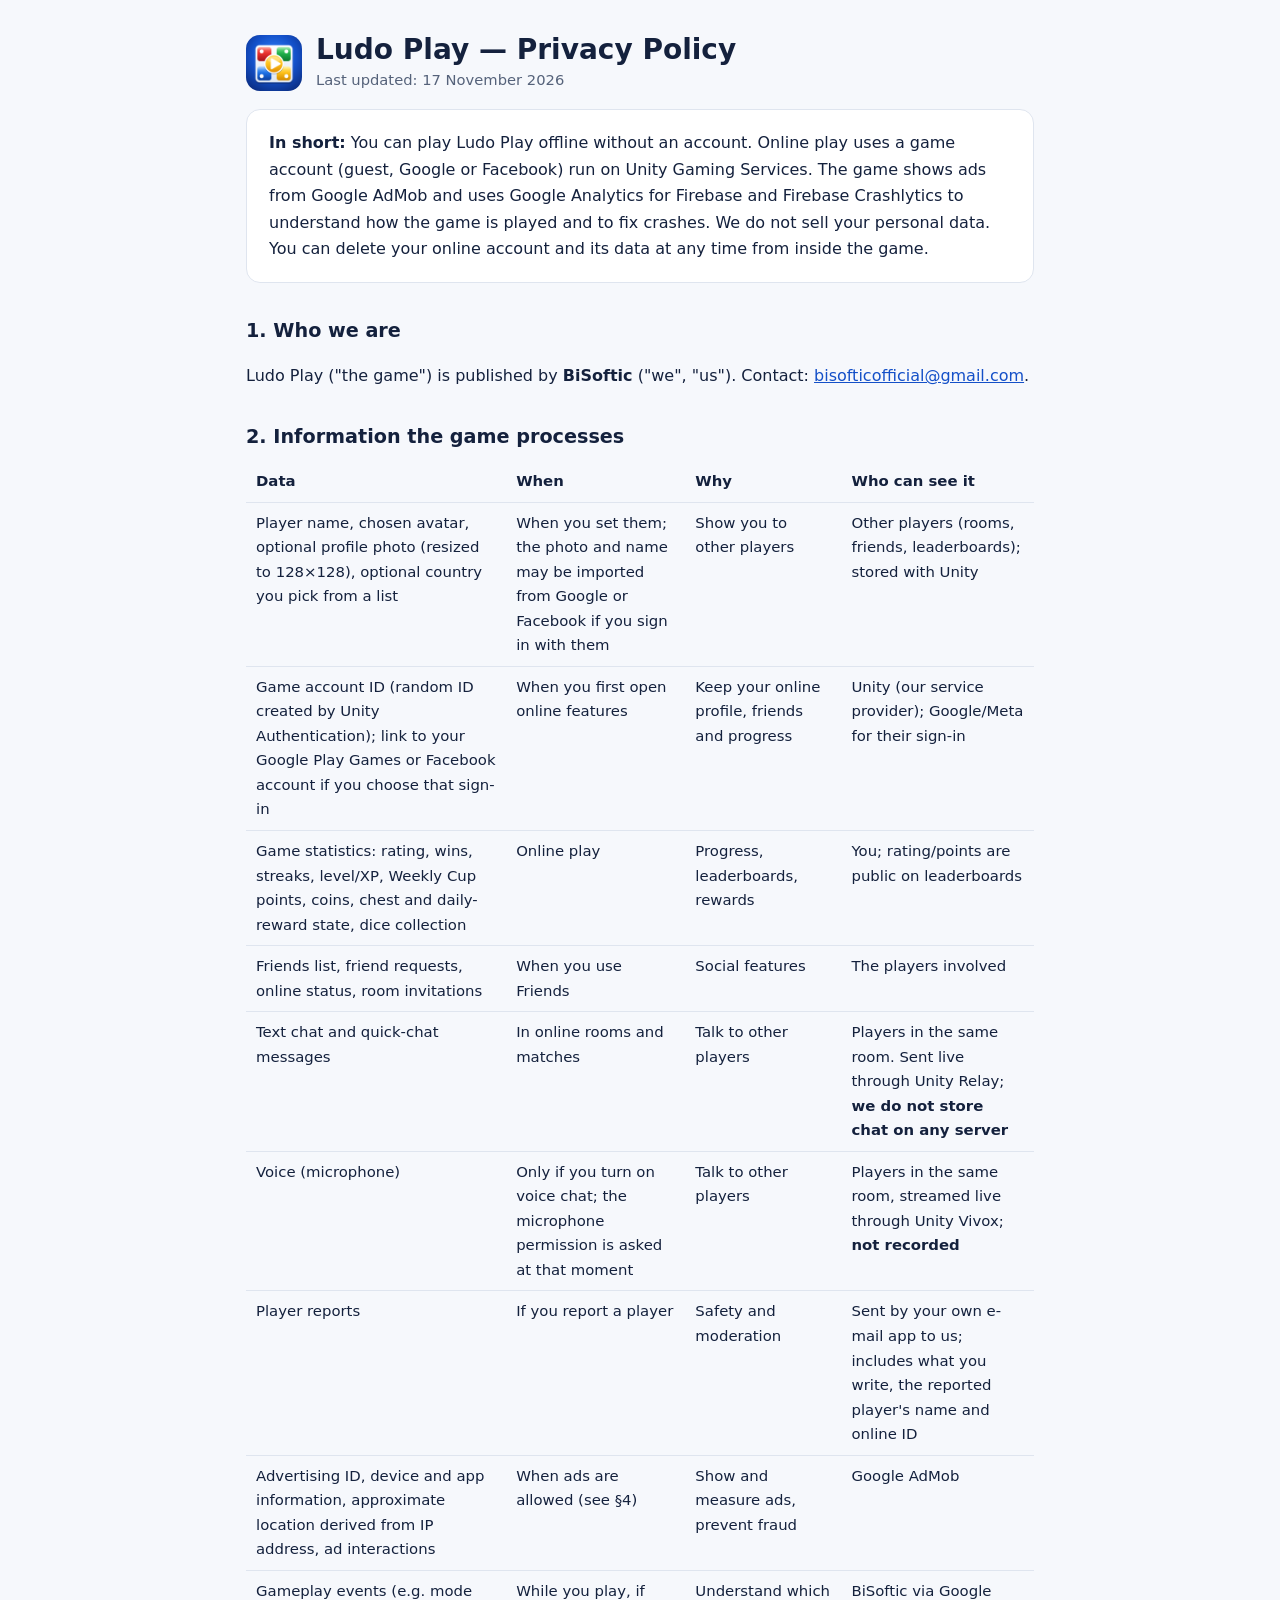
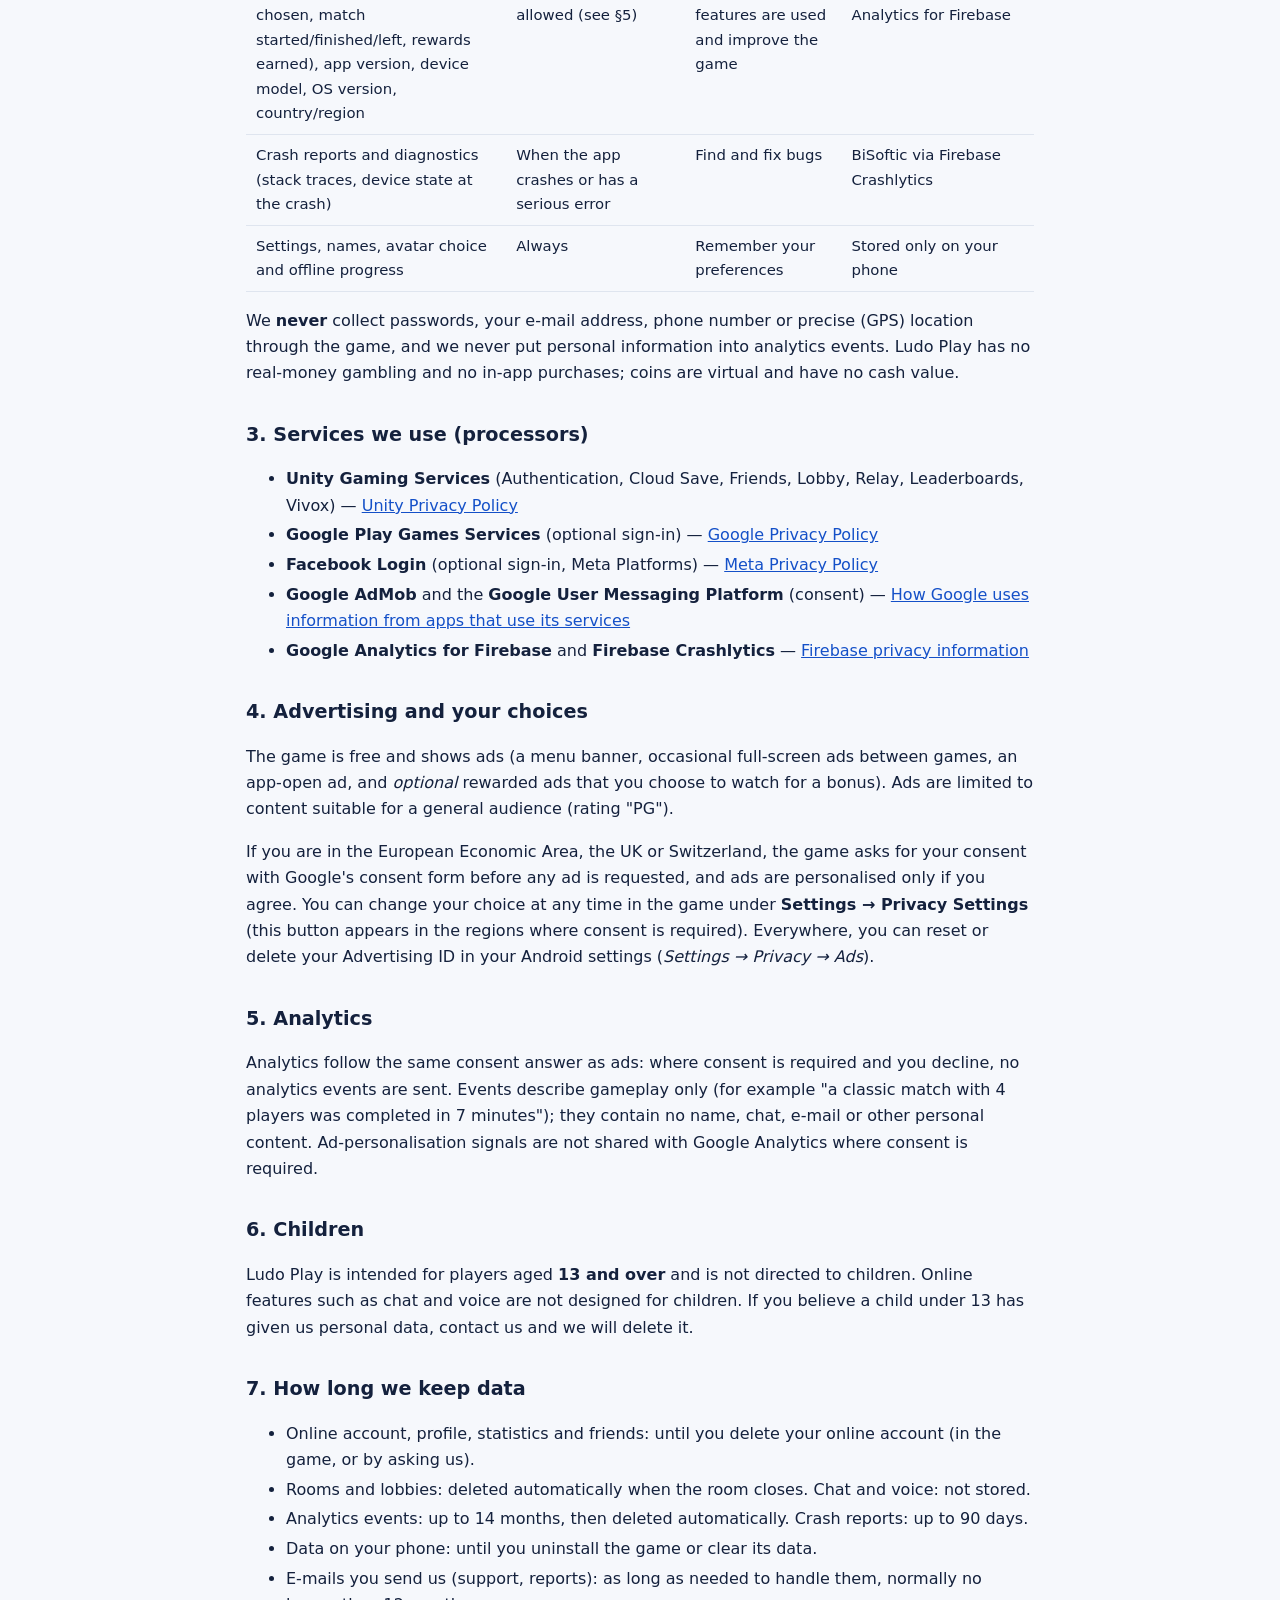
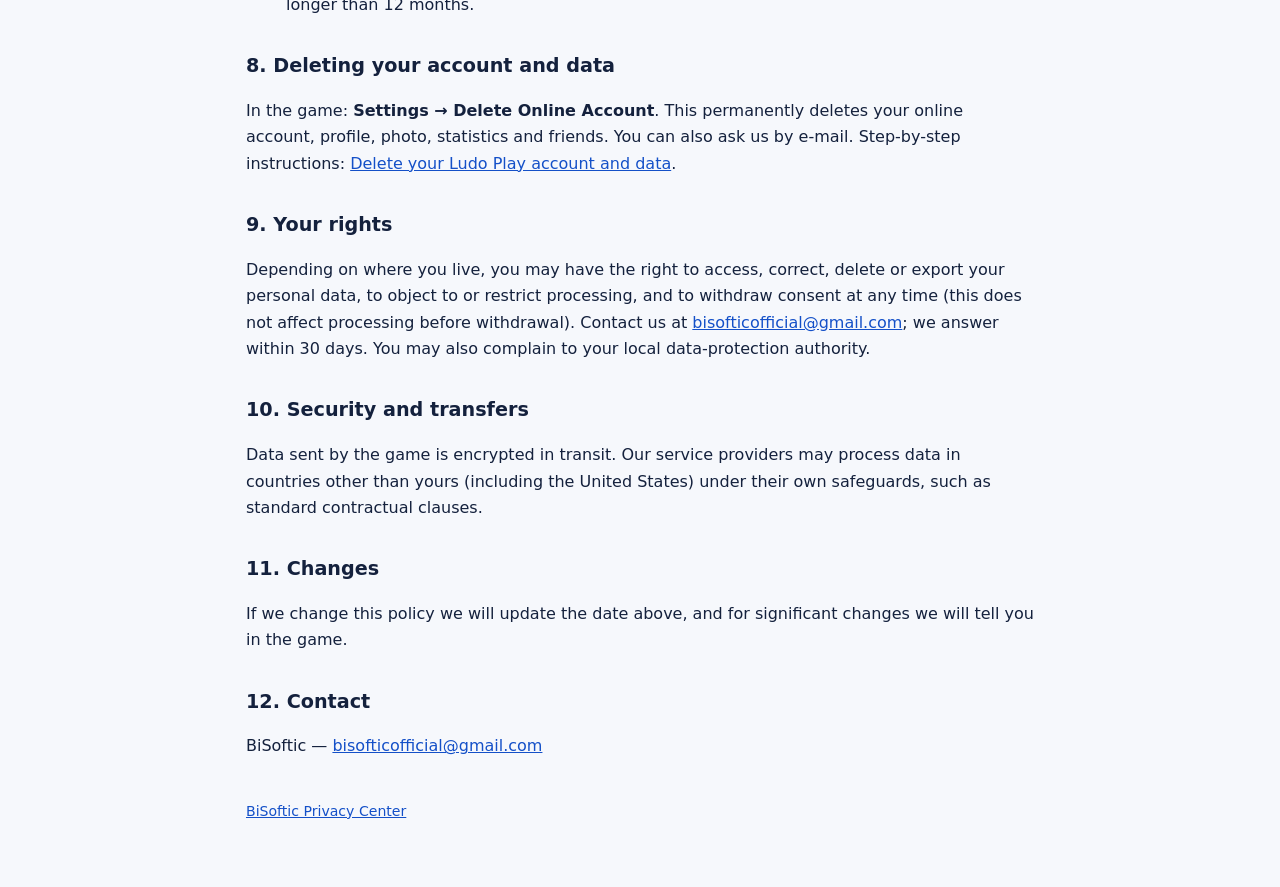
==== ludoplay/privacy.html @ 0e9b2f4c "Add BiSoftic Privacy Center with Ludo Play privacy policy and account-deletion page Co-Authored-By: " ====
<!doctype html><html lang="en"><head><meta charset="utf-8"><meta name="viewport" content="width=device-width,initial-scale=1">
<title>Ludo Play Privacy Policy</title><meta name="description" content="Privacy policy for the Ludo Play Android game by BiSoftic.">
<link rel="stylesheet" href="../assets/style.css"></head><body><main>
<header class="brand"><img src="icon.png" alt="Ludo Play icon"><div><h1>Ludo Play — Privacy Policy</h1><span class="muted">Last updated: 17 November 2026</span></div></header>

<div class="card"><strong>In short:</strong> You can play Ludo Play offline without an account. Online play uses a game account (guest, Google or Facebook) run on Unity Gaming Services. The game shows ads from Google AdMob and uses Google Analytics for Firebase and Firebase Crashlytics to understand how the game is played and to fix crashes. We do not sell your personal data. You can delete your online account and its data at any time from inside the game.</div>

<h2>1. Who we are</h2>
<p>Ludo Play ("the game") is published by <strong>BiSoftic</strong> ("we", "us"). Contact: <a href="mailto:bisofticofficial@gmail.com">bisofticofficial@gmail.com</a>.</p>

<h2>2. Information the game processes</h2>
<table><thead><tr><th>Data</th><th>When</th><th>Why</th><th>Who can see it</th></tr></thead><tbody>
<tr><td>Player name, chosen avatar, optional profile photo (resized to 128×128), optional country you pick from a list</td><td>When you set them; the photo and name may be imported from Google or Facebook if you sign in with them</td><td>Show you to other players</td><td>Other players (rooms, friends, leaderboards); stored with Unity</td></tr>
<tr><td>Game account ID (random ID created by Unity Authentication); link to your Google Play Games or Facebook account if you choose that sign-in</td><td>When you first open online features</td><td>Keep your online profile, friends and progress</td><td>Unity (our service provider); Google/Meta for their sign-in</td></tr>
<tr><td>Game statistics: rating, wins, streaks, level/XP, Weekly Cup points, coins, chest and daily-reward state, dice collection</td><td>Online play</td><td>Progress, leaderboards, rewards</td><td>You; rating/points are public on leaderboards</td></tr>
<tr><td>Friends list, friend requests, online status, room invitations</td><td>When you use Friends</td><td>Social features</td><td>The players involved</td></tr>
<tr><td>Text chat and quick-chat messages</td><td>In online rooms and matches</td><td>Talk to other players</td><td>Players in the same room. Sent live through Unity Relay; <strong>we do not store chat on any server</strong></td></tr>
<tr><td>Voice (microphone)</td><td>Only if you turn on voice chat; the microphone permission is asked at that moment</td><td>Talk to other players</td><td>Players in the same room, streamed live through Unity Vivox; <strong>not recorded</strong></td></tr>
<tr><td>Player reports</td><td>If you report a player</td><td>Safety and moderation</td><td>Sent by your own e-mail app to us; includes what you write, the reported player's name and online ID</td></tr>
<tr><td>Advertising ID, device and app information, approximate location derived from IP address, ad interactions</td><td>When ads are allowed (see §4)</td><td>Show and measure ads, prevent fraud</td><td>Google AdMob</td></tr>
<tr><td>Gameplay events (e.g. mode chosen, match started/finished/left, rewards earned), app version, device model, OS version, country/region</td><td>While you play, if allowed (see §5)</td><td>Understand which features are used and improve the game</td><td>BiSoftic via Google Analytics for Firebase</td></tr>
<tr><td>Crash reports and diagnostics (stack traces, device state at the crash)</td><td>When the app crashes or has a serious error</td><td>Find and fix bugs</td><td>BiSoftic via Firebase Crashlytics</td></tr>
<tr><td>Settings, names, avatar choice and offline progress</td><td>Always</td><td>Remember your preferences</td><td>Stored only on your phone</td></tr>
</tbody></table>
<p>We <strong>never</strong> collect passwords, your e-mail address, phone number or precise (GPS) location through the game, and we never put personal information into analytics events. Ludo Play has no real-money gambling and no in-app purchases; coins are virtual and have no cash value.</p>

<h2>3. Services we use (processors)</h2>
<ul>
<li><strong>Unity Gaming Services</strong> (Authentication, Cloud Save, Friends, Lobby, Relay, Leaderboards, Vivox) — <a href="https://unity.com/legal/privacy-policy">Unity Privacy Policy</a></li>
<li><strong>Google Play Games Services</strong> (optional sign-in) — <a href="https://policies.google.com/privacy">Google Privacy Policy</a></li>
<li><strong>Facebook Login</strong> (optional sign-in, Meta Platforms) — <a href="https://www.facebook.com/privacy/policy/">Meta Privacy Policy</a></li>
<li><strong>Google AdMob</strong> and the <strong>Google User Messaging Platform</strong> (consent) — <a href="https://policies.google.com/technologies/partner-sites">How Google uses information from apps that use its services</a></li>
<li><strong>Google Analytics for Firebase</strong> and <strong>Firebase Crashlytics</strong> — <a href="https://firebase.google.com/support/privacy">Firebase privacy information</a></li>
</ul>

<h2>4. Advertising and your choices</h2>
<p>The game is free and shows ads (a menu banner, occasional full-screen ads between games, an app-open ad, and <em>optional</em> rewarded ads that you choose to watch for a bonus). Ads are limited to content suitable for a general audience (rating "PG").</p>
<p>If you are in the European Economic Area, the UK or Switzerland, the game asks for your consent with Google's consent form before any ad is requested, and ads are personalised only if you agree. You can change your choice at any time in the game under <strong>Settings → Privacy Settings</strong> (this button appears in the regions where consent is required). Everywhere, you can reset or delete your Advertising ID in your Android settings (<em>Settings → Privacy → Ads</em>).</p>

<h2>5. Analytics</h2>
<p>Analytics follow the same consent answer as ads: where consent is required and you decline, no analytics events are sent. Events describe gameplay only (for example "a classic match with 4 players was completed in 7 minutes"); they contain no name, chat, e-mail or other personal content. Ad-personalisation signals are not shared with Google Analytics where consent is required.</p>

<h2>6. Children</h2>
<p>Ludo Play is intended for players aged <strong>13 and over</strong> and is not directed to children. Online features such as chat and voice are not designed for children. If you believe a child under 13 has given us personal data, contact us and we will delete it.</p>

<h2>7. How long we keep data</h2>
<ul>
<li>Online account, profile, statistics and friends: until you delete your online account (in the game, or by asking us).</li>
<li>Rooms and lobbies: deleted automatically when the room closes. Chat and voice: not stored.</li>
<li>Analytics events: up to 14 months, then deleted automatically. Crash reports: up to 90 days.</li>
<li>Data on your phone: until you uninstall the game or clear its data.</li>
<li>E-mails you send us (support, reports): as long as needed to handle them, normally no longer than 12 months.</li>
</ul>

<h2>8. Deleting your account and data</h2>
<p>In the game: <strong>Settings → Delete Online Account</strong>. This permanently deletes your online account, profile, photo, statistics and friends. You can also ask us by e-mail. Step-by-step instructions: <a href="delete-account.html">Delete your Ludo Play account and data</a>.</p>

<h2>9. Your rights</h2>
<p>Depending on where you live, you may have the right to access, correct, delete or export your personal data, to object to or restrict processing, and to withdraw consent at any time (this does not affect processing before withdrawal). Contact us at <a href="mailto:bisofticofficial@gmail.com">bisofticofficial@gmail.com</a>; we answer within 30 days. You may also complain to your local data-protection authority.</p>

<h2>10. Security and transfers</h2>
<p>Data sent by the game is encrypted in transit. Our service providers may process data in countries other than yours (including the United States) under their own safeguards, such as standard contractual clauses.</p>

<h2>11. Changes</h2>
<p>If we change this policy we will update the date above, and for significant changes we will tell you in the game.</p>

<h2>12. Contact</h2>
<p>BiSoftic — <a href="mailto:bisofticofficial@gmail.com">bisofticofficial@gmail.com</a></p>
<footer><a href="../index.html">BiSoftic Privacy Center</a></footer>
</main></body></html>
---- assets/style.css ----
:root{--bg:#f6f8fc;--card:#fff;--text:#14213d;--muted:#55627a;--accent:#1450c8;--line:#dfe5ef}
@media (prefers-color-scheme:dark){:root{--bg:#0d1424;--card:#151e33;--text:#e8edf7;--muted:#a3afc6;--accent:#7fb0ff;--line:#26324d}}
*{box-sizing:border-box}body{margin:0;background:var(--bg);color:var(--text);font:16px/1.65 system-ui,-apple-system,"Segoe UI",Roboto,sans-serif}
main{max-width:820px;margin:0 auto;padding:32px 16px 64px}header.brand{display:flex;align-items:center;gap:14px;margin-bottom:8px}
header.brand img{width:56px;height:56px;border-radius:14px}h1{font-size:1.75rem;line-height:1.25;margin:0}h2{font-size:1.2rem;margin:2rem 0 .5rem}
h3{font-size:1rem;margin:1.25rem 0 .25rem}p,li{color:var(--text)}.muted{color:var(--muted);font-size:.92rem}a{color:var(--accent)}
.card{background:var(--card);border:1px solid var(--line);border-radius:14px;padding:20px 22px;margin:16px 0}
table{width:100%;border-collapse:collapse;font-size:.93rem;display:block;overflow-x:auto}th,td{text-align:left;vertical-align:top;padding:8px 10px;border-bottom:1px solid var(--line)}
th{font-weight:600}footer{margin-top:40px;color:var(--muted);font-size:.88rem}ol li,ul li{margin:.2rem 0}
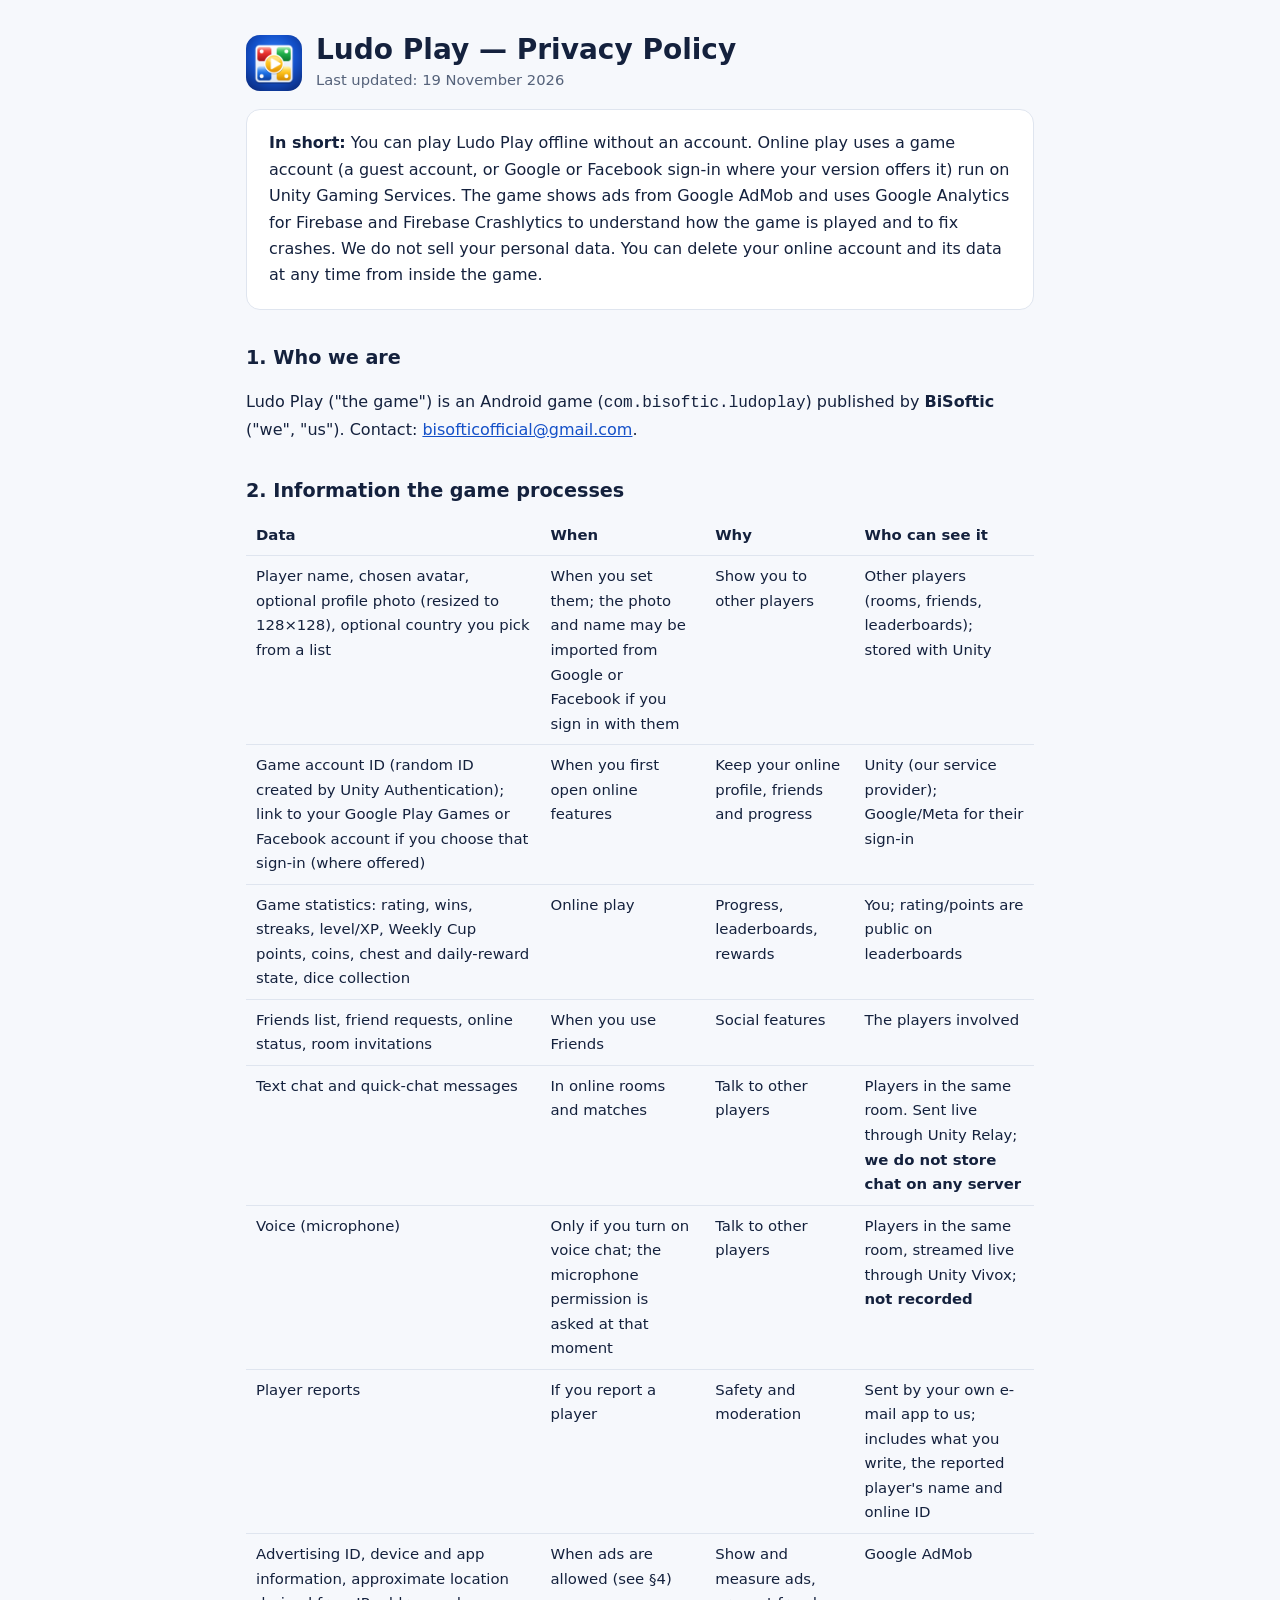
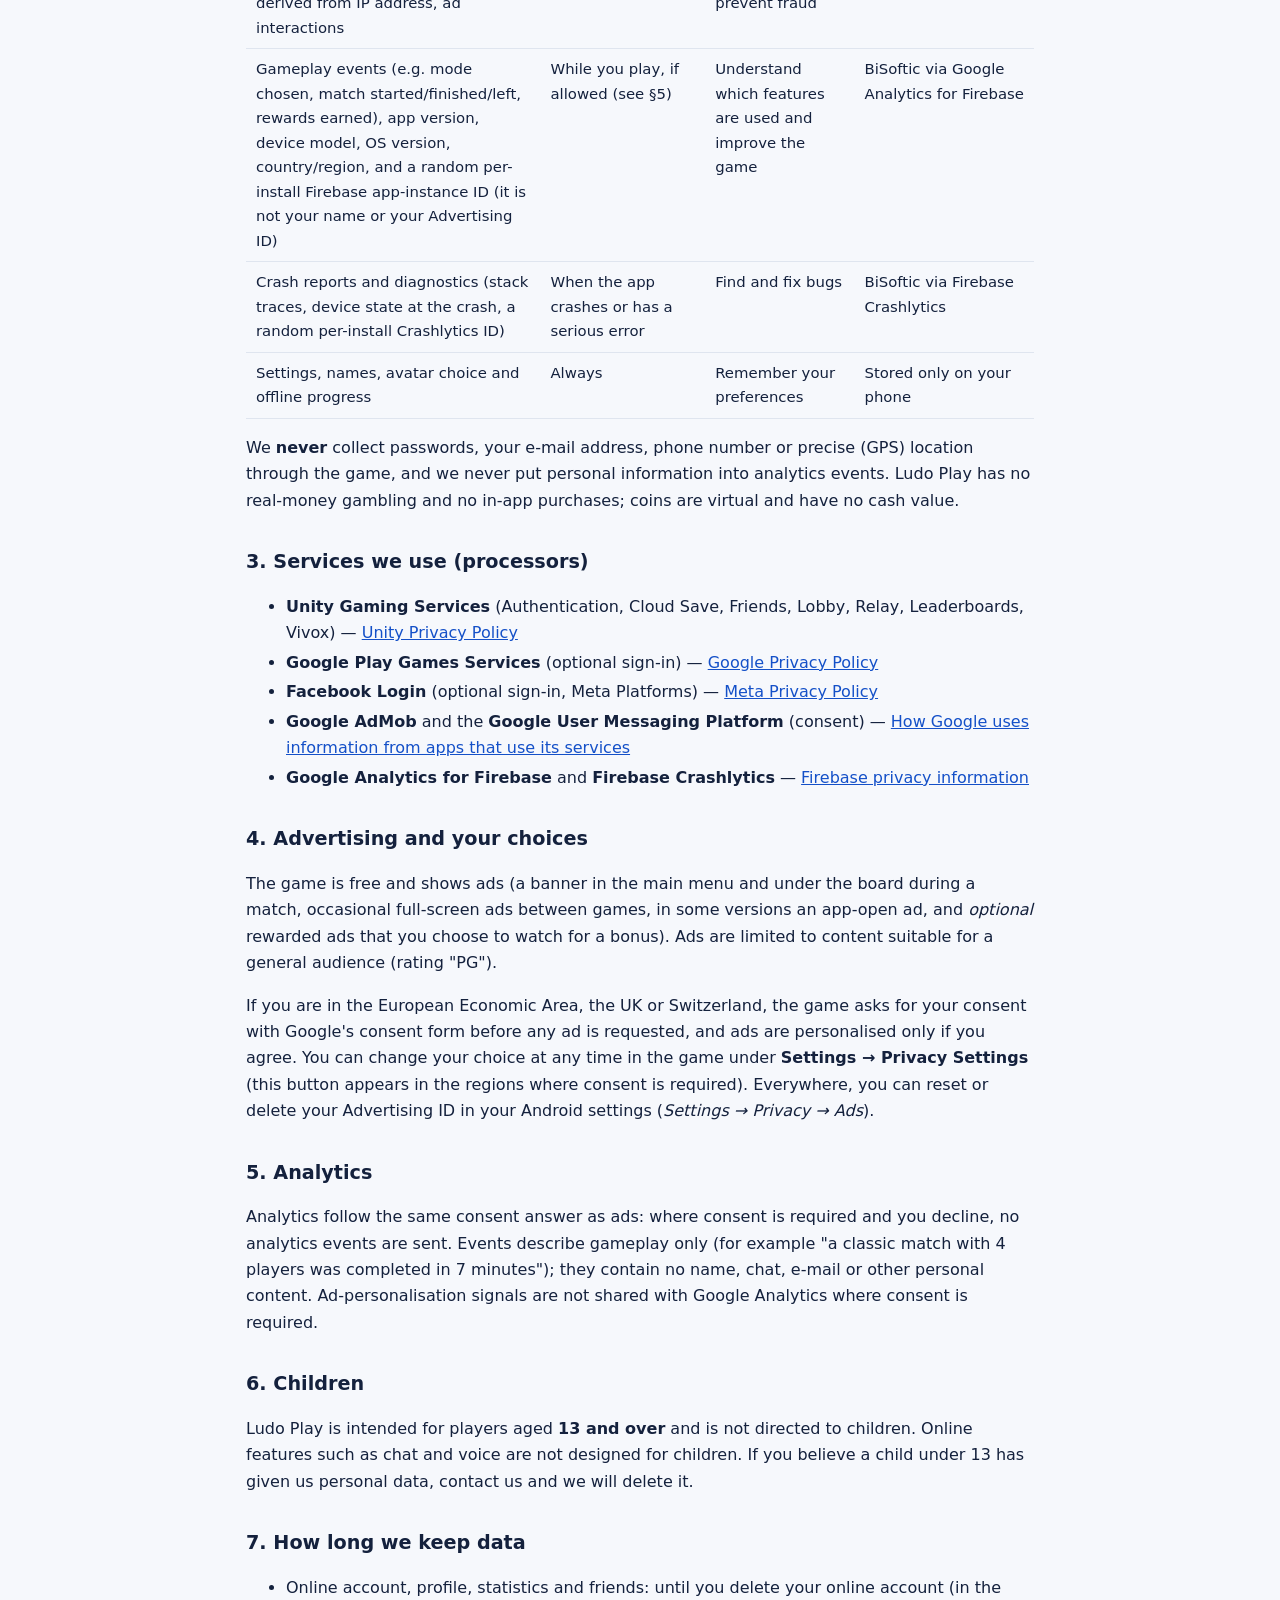
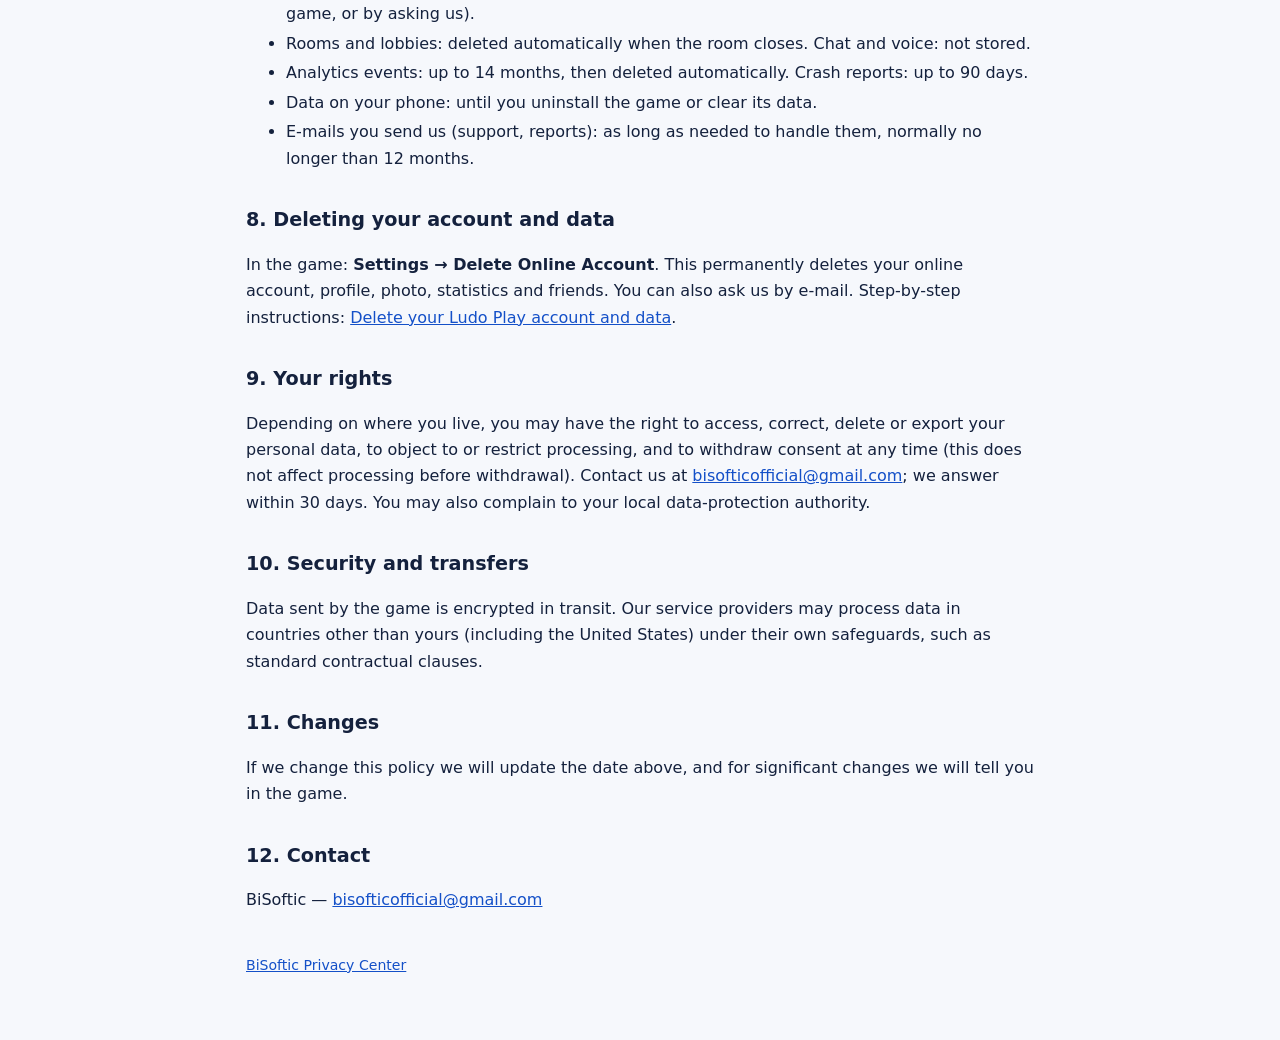
==== commit 91b6e904: "Ludo Play privacy policy: banner in matches, sign-in wording, Firebase IDs, date Co-Authored-By: Cla" ====
--- a/ludoplay/privacy.html
+++ b/ludoplay/privacy.html
@@ -1,25 +1,25 @@
 <!doctype html><html lang="en"><head><meta charset="utf-8"><meta name="viewport" content="width=device-width,initial-scale=1">
 <title>Ludo Play Privacy Policy</title><meta name="description" content="Privacy policy for the Ludo Play Android game by BiSoftic.">
 <link rel="stylesheet" href="../assets/style.css"></head><body><main>
-<header class="brand"><img src="icon.png" alt="Ludo Play icon"><div><h1>Ludo Play — Privacy Policy</h1><span class="muted">Last updated: 17 November 2026</span></div></header>
+<header class="brand"><img src="icon.png" alt="Ludo Play icon"><div><h1>Ludo Play — Privacy Policy</h1><span class="muted">Last updated: 19 November 2026</span></div></header>
 
-<div class="card"><strong>In short:</strong> You can play Ludo Play offline without an account. Online play uses a game account (guest, Google or Facebook) run on Unity Gaming Services. The game shows ads from Google AdMob and uses Google Analytics for Firebase and Firebase Crashlytics to understand how the game is played and to fix crashes. We do not sell your personal data. You can delete your online account and its data at any time from inside the game.</div>
+<div class="card"><strong>In short:</strong> You can play Ludo Play offline without an account. Online play uses a game account (a guest account, or Google or Facebook sign-in where your version offers it) run on Unity Gaming Services. The game shows ads from Google AdMob and uses Google Analytics for Firebase and Firebase Crashlytics to understand how the game is played and to fix crashes. We do not sell your personal data. You can delete your online account and its data at any time from inside the game.</div>
 
 <h2>1. Who we are</h2>
-<p>Ludo Play ("the game") is published by <strong>BiSoftic</strong> ("we", "us"). Contact: <a href="mailto:bisofticofficial@gmail.com">bisofticofficial@gmail.com</a>.</p>
+<p>Ludo Play ("the game") is an Android game (<code>com.bisoftic.ludoplay</code>) published by <strong>BiSoftic</strong> ("we", "us"). Contact: <a href="mailto:bisofticofficial@gmail.com">bisofticofficial@gmail.com</a>.</p>
 
 <h2>2. Information the game processes</h2>
 <table><thead><tr><th>Data</th><th>When</th><th>Why</th><th>Who can see it</th></tr></thead><tbody>
 <tr><td>Player name, chosen avatar, optional profile photo (resized to 128×128), optional country you pick from a list</td><td>When you set them; the photo and name may be imported from Google or Facebook if you sign in with them</td><td>Show you to other players</td><td>Other players (rooms, friends, leaderboards); stored with Unity</td></tr>
-<tr><td>Game account ID (random ID created by Unity Authentication); link to your Google Play Games or Facebook account if you choose that sign-in</td><td>When you first open online features</td><td>Keep your online profile, friends and progress</td><td>Unity (our service provider); Google/Meta for their sign-in</td></tr>
+<tr><td>Game account ID (random ID created by Unity Authentication); link to your Google Play Games or Facebook account if you choose that sign-in (where offered)</td><td>When you first open online features</td><td>Keep your online profile, friends and progress</td><td>Unity (our service provider); Google/Meta for their sign-in</td></tr>
 <tr><td>Game statistics: rating, wins, streaks, level/XP, Weekly Cup points, coins, chest and daily-reward state, dice collection</td><td>Online play</td><td>Progress, leaderboards, rewards</td><td>You; rating/points are public on leaderboards</td></tr>
 <tr><td>Friends list, friend requests, online status, room invitations</td><td>When you use Friends</td><td>Social features</td><td>The players involved</td></tr>
 <tr><td>Text chat and quick-chat messages</td><td>In online rooms and matches</td><td>Talk to other players</td><td>Players in the same room. Sent live through Unity Relay; <strong>we do not store chat on any server</strong></td></tr>
 <tr><td>Voice (microphone)</td><td>Only if you turn on voice chat; the microphone permission is asked at that moment</td><td>Talk to other players</td><td>Players in the same room, streamed live through Unity Vivox; <strong>not recorded</strong></td></tr>
 <tr><td>Player reports</td><td>If you report a player</td><td>Safety and moderation</td><td>Sent by your own e-mail app to us; includes what you write, the reported player's name and online ID</td></tr>
 <tr><td>Advertising ID, device and app information, approximate location derived from IP address, ad interactions</td><td>When ads are allowed (see §4)</td><td>Show and measure ads, prevent fraud</td><td>Google AdMob</td></tr>
-<tr><td>Gameplay events (e.g. mode chosen, match started/finished/left, rewards earned), app version, device model, OS version, country/region</td><td>While you play, if allowed (see §5)</td><td>Understand which features are used and improve the game</td><td>BiSoftic via Google Analytics for Firebase</td></tr>
-<tr><td>Crash reports and diagnostics (stack traces, device state at the crash)</td><td>When the app crashes or has a serious error</td><td>Find and fix bugs</td><td>BiSoftic via Firebase Crashlytics</td></tr>
+<tr><td>Gameplay events (e.g. mode chosen, match started/finished/left, rewards earned), app version, device model, OS version, country/region, and a random per-install Firebase app-instance ID (it is not your name or your Advertising ID)</td><td>While you play, if allowed (see §5)</td><td>Understand which features are used and improve the game</td><td>BiSoftic via Google Analytics for Firebase</td></tr>
+<tr><td>Crash reports and diagnostics (stack traces, device state at the crash, a random per-install Crashlytics ID)</td><td>When the app crashes or has a serious error</td><td>Find and fix bugs</td><td>BiSoftic via Firebase Crashlytics</td></tr>
 <tr><td>Settings, names, avatar choice and offline progress</td><td>Always</td><td>Remember your preferences</td><td>Stored only on your phone</td></tr>
 </tbody></table>
 <p>We <strong>never</strong> collect passwords, your e-mail address, phone number or precise (GPS) location through the game, and we never put personal information into analytics events. Ludo Play has no real-money gambling and no in-app purchases; coins are virtual and have no cash value.</p>
@@ -34,7 +34,7 @@
 </ul>
 
 <h2>4. Advertising and your choices</h2>
-<p>The game is free and shows ads (a menu banner, occasional full-screen ads between games, an app-open ad, and <em>optional</em> rewarded ads that you choose to watch for a bonus). Ads are limited to content suitable for a general audience (rating "PG").</p>
+<p>The game is free and shows ads (a banner in the main menu and under the board during a match, occasional full-screen ads between games, in some versions an app-open ad, and <em>optional</em> rewarded ads that you choose to watch for a bonus). Ads are limited to content suitable for a general audience (rating "PG").</p>
 <p>If you are in the European Economic Area, the UK or Switzerland, the game asks for your consent with Google's consent form before any ad is requested, and ads are personalised only if you agree. You can change your choice at any time in the game under <strong>Settings → Privacy Settings</strong> (this button appears in the regions where consent is required). Everywhere, you can reset or delete your Advertising ID in your Android settings (<em>Settings → Privacy → Ads</em>).</p>
 
 <h2>5. Analytics</h2>
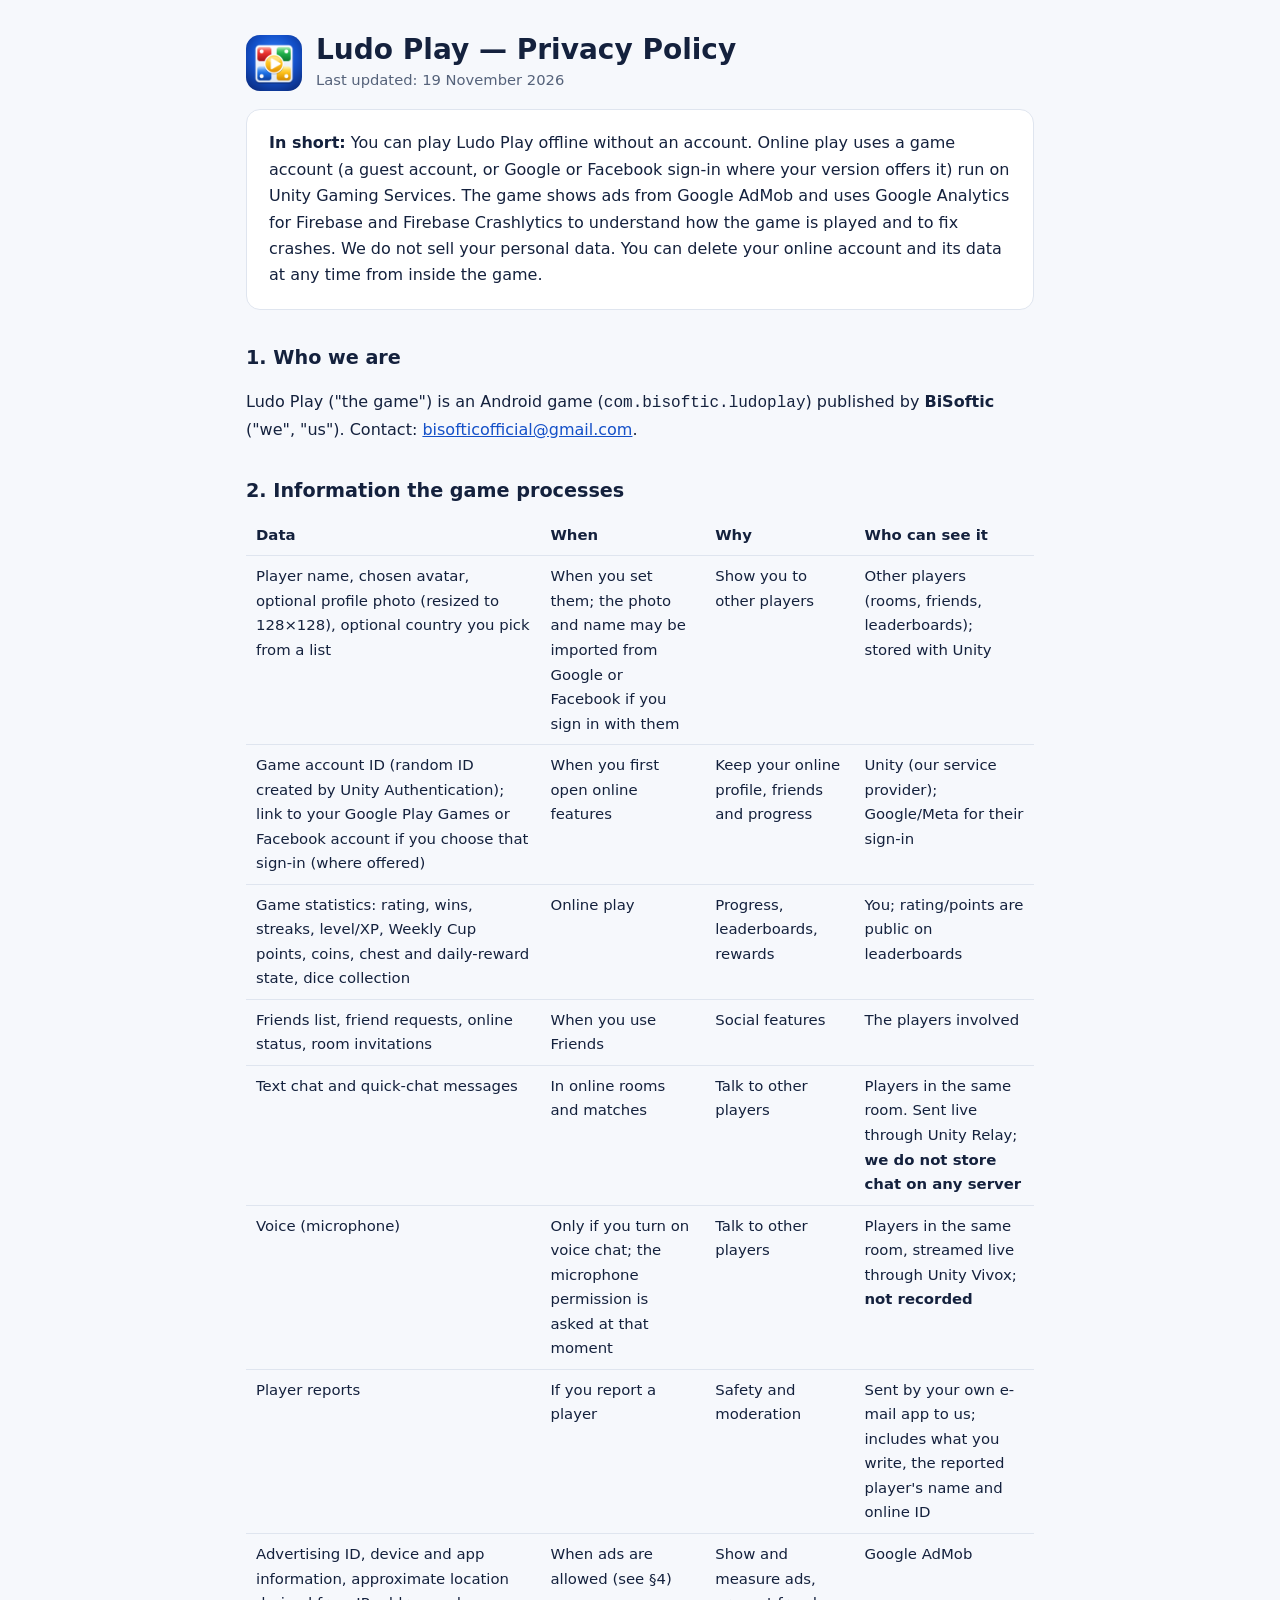
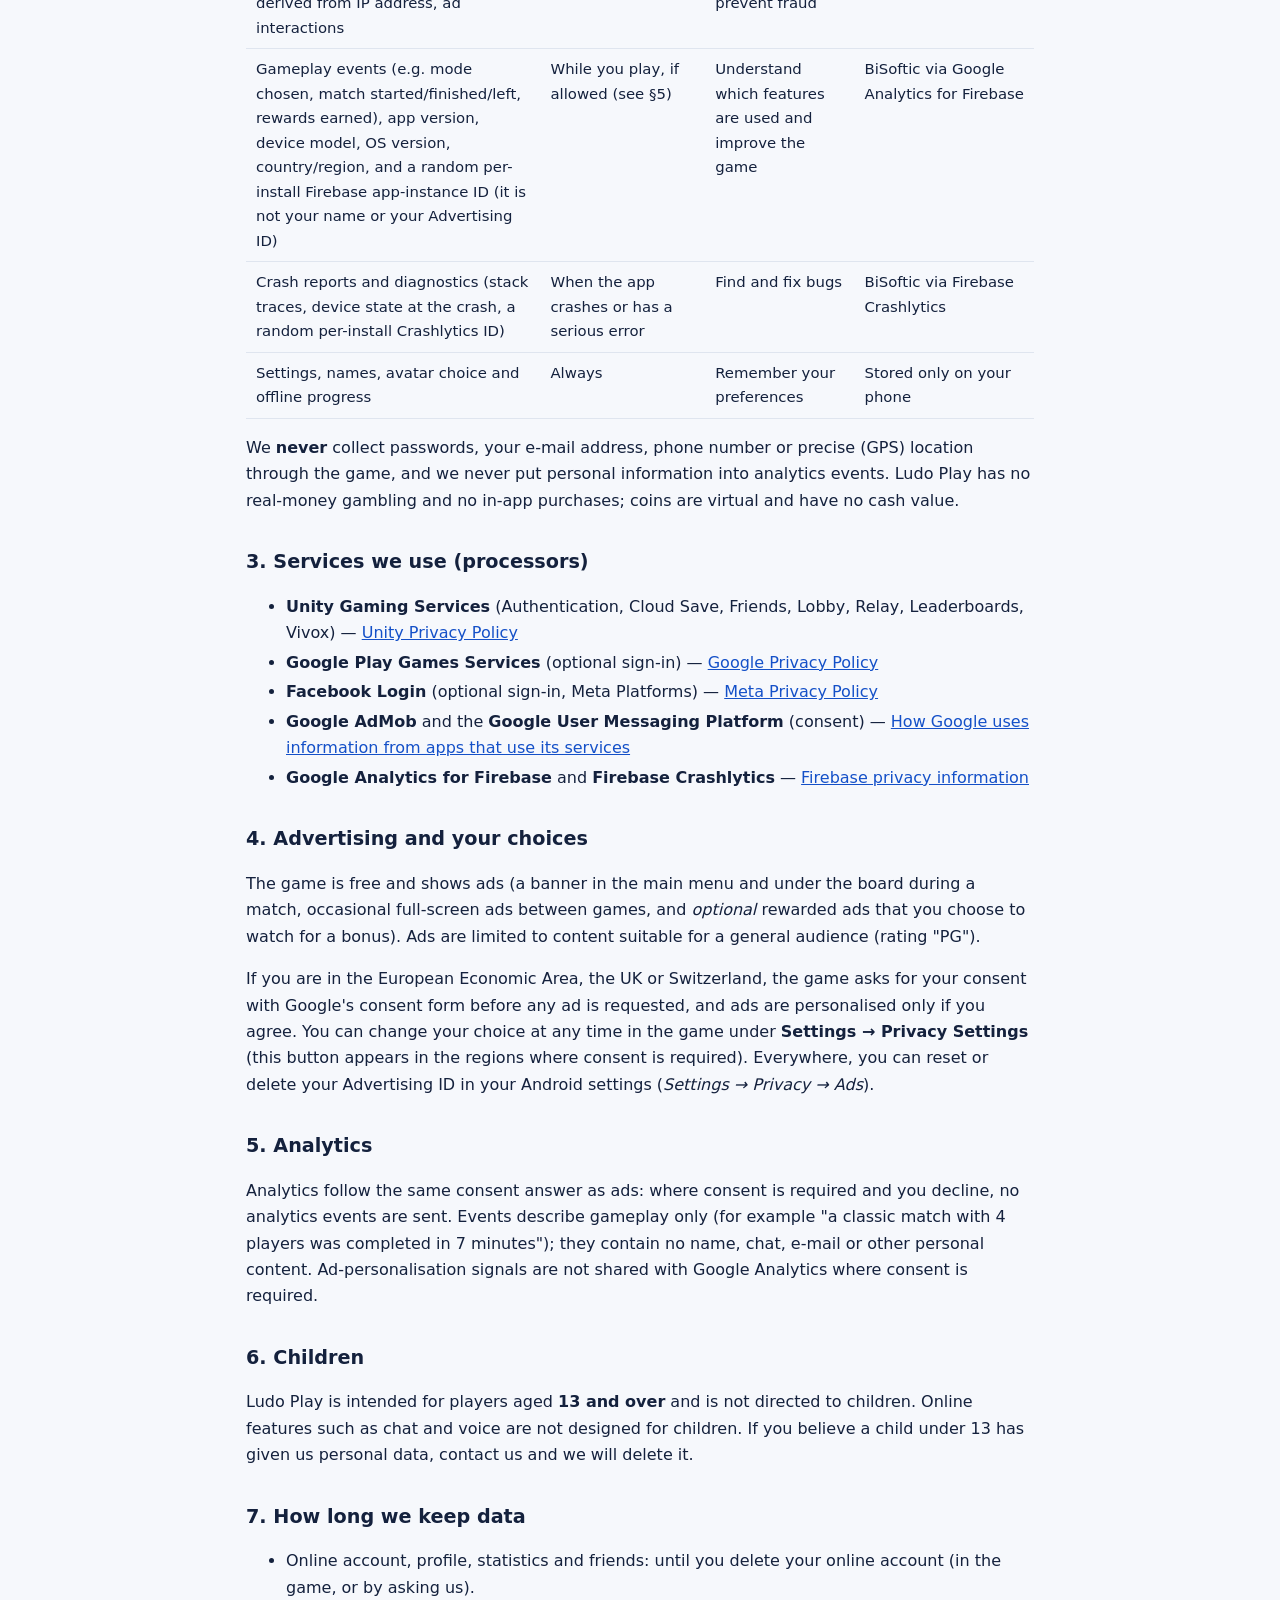
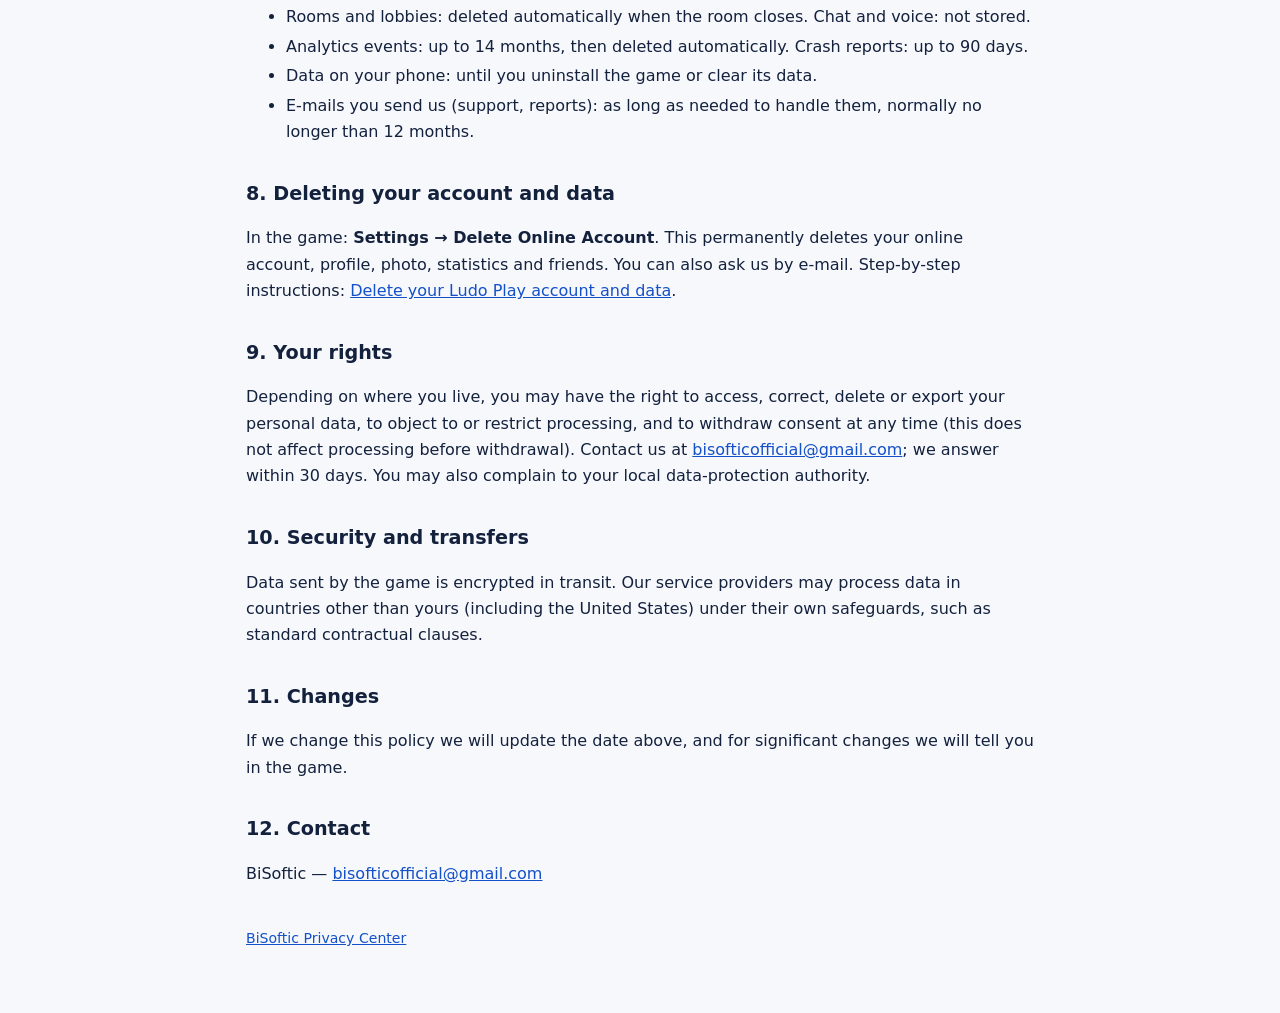
==== commit adefbb0d: "Ludo Play privacy: no app-open ad Co-Authored-By: Claude Sonnet 5.5 <noreply@anthropic.com>" ====
--- a/ludoplay/privacy.html
+++ b/ludoplay/privacy.html
@@ -34,7 +34,7 @@
 </ul>
 
 <h2>4. Advertising and your choices</h2>
-<p>The game is free and shows ads (a banner in the main menu and under the board during a match, occasional full-screen ads between games, in some versions an app-open ad, and <em>optional</em> rewarded ads that you choose to watch for a bonus). Ads are limited to content suitable for a general audience (rating "PG").</p>
+<p>The game is free and shows ads (a banner in the main menu and under the board during a match, occasional full-screen ads between games, and <em>optional</em> rewarded ads that you choose to watch for a bonus). Ads are limited to content suitable for a general audience (rating "PG").</p>
 <p>If you are in the European Economic Area, the UK or Switzerland, the game asks for your consent with Google's consent form before any ad is requested, and ads are personalised only if you agree. You can change your choice at any time in the game under <strong>Settings → Privacy Settings</strong> (this button appears in the regions where consent is required). Everywhere, you can reset or delete your Advertising ID in your Android settings (<em>Settings → Privacy → Ads</em>).</p>
 
 <h2>5. Analytics</h2>
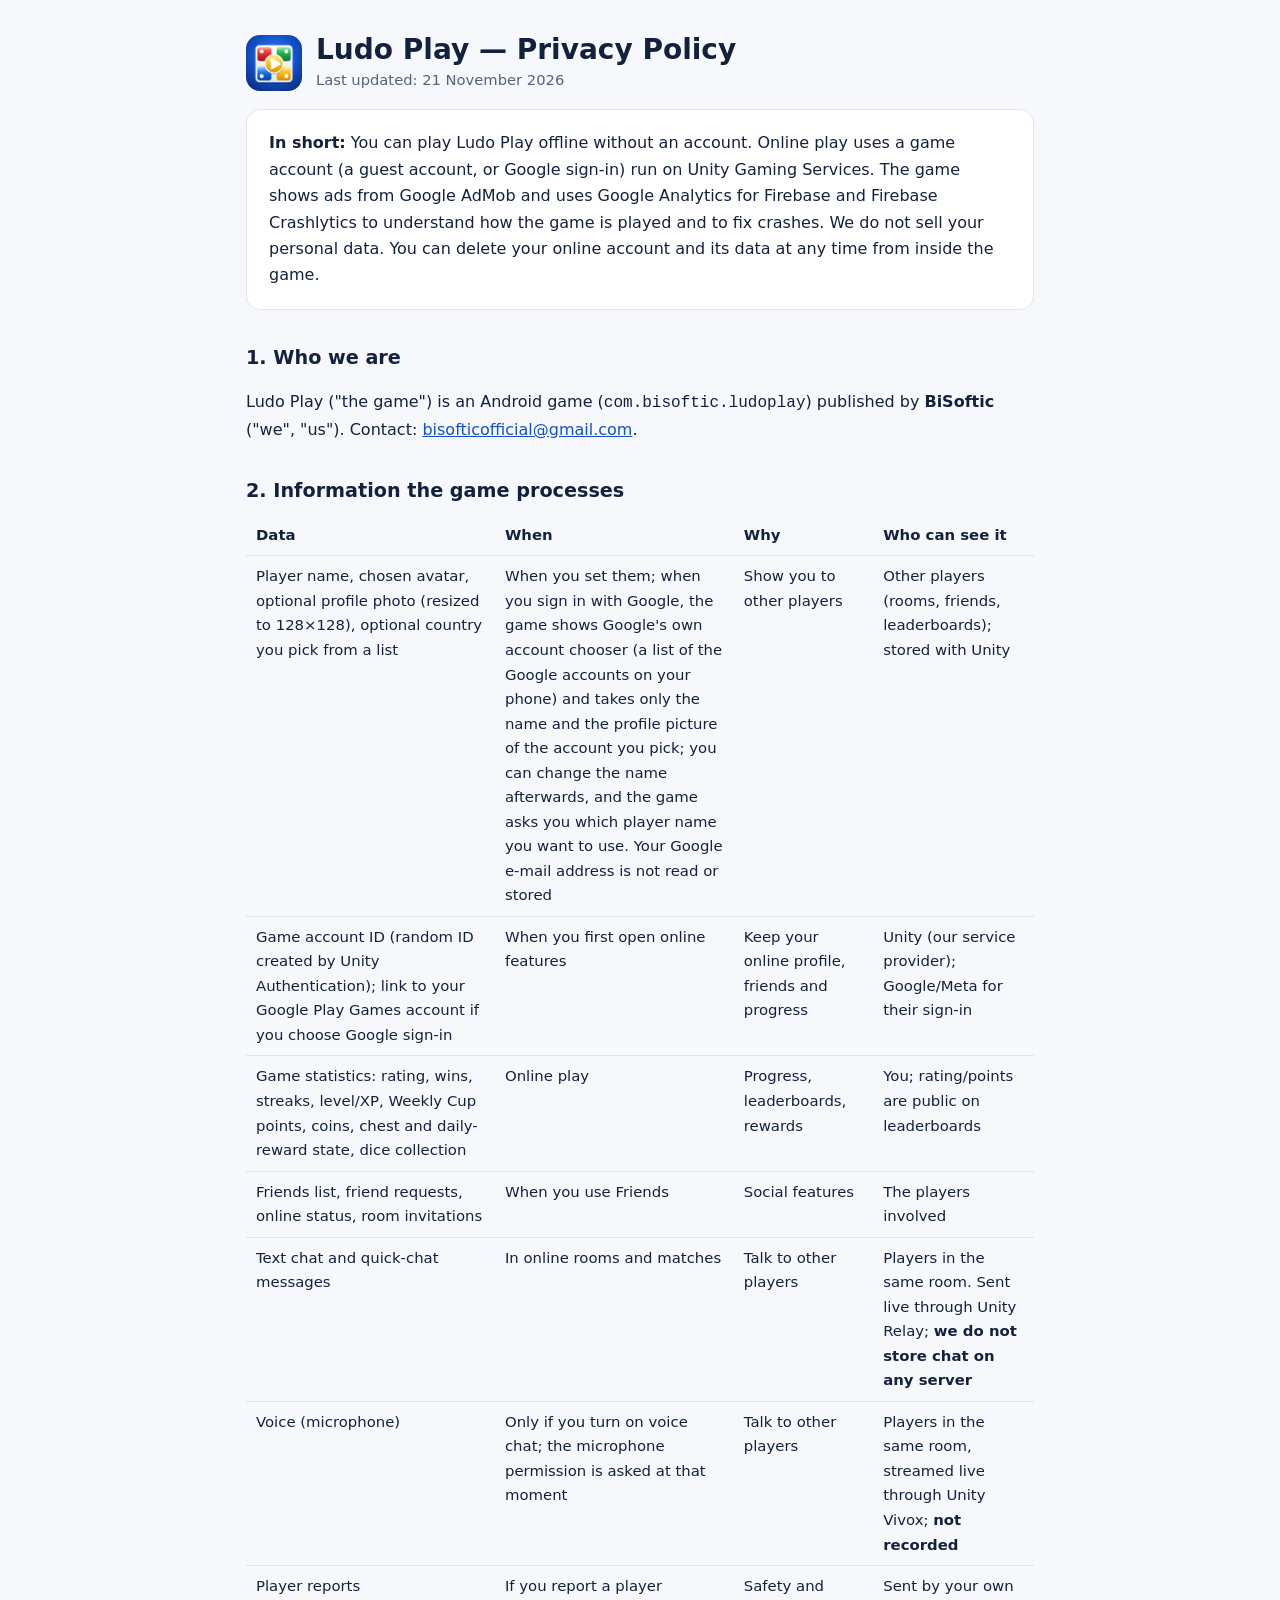
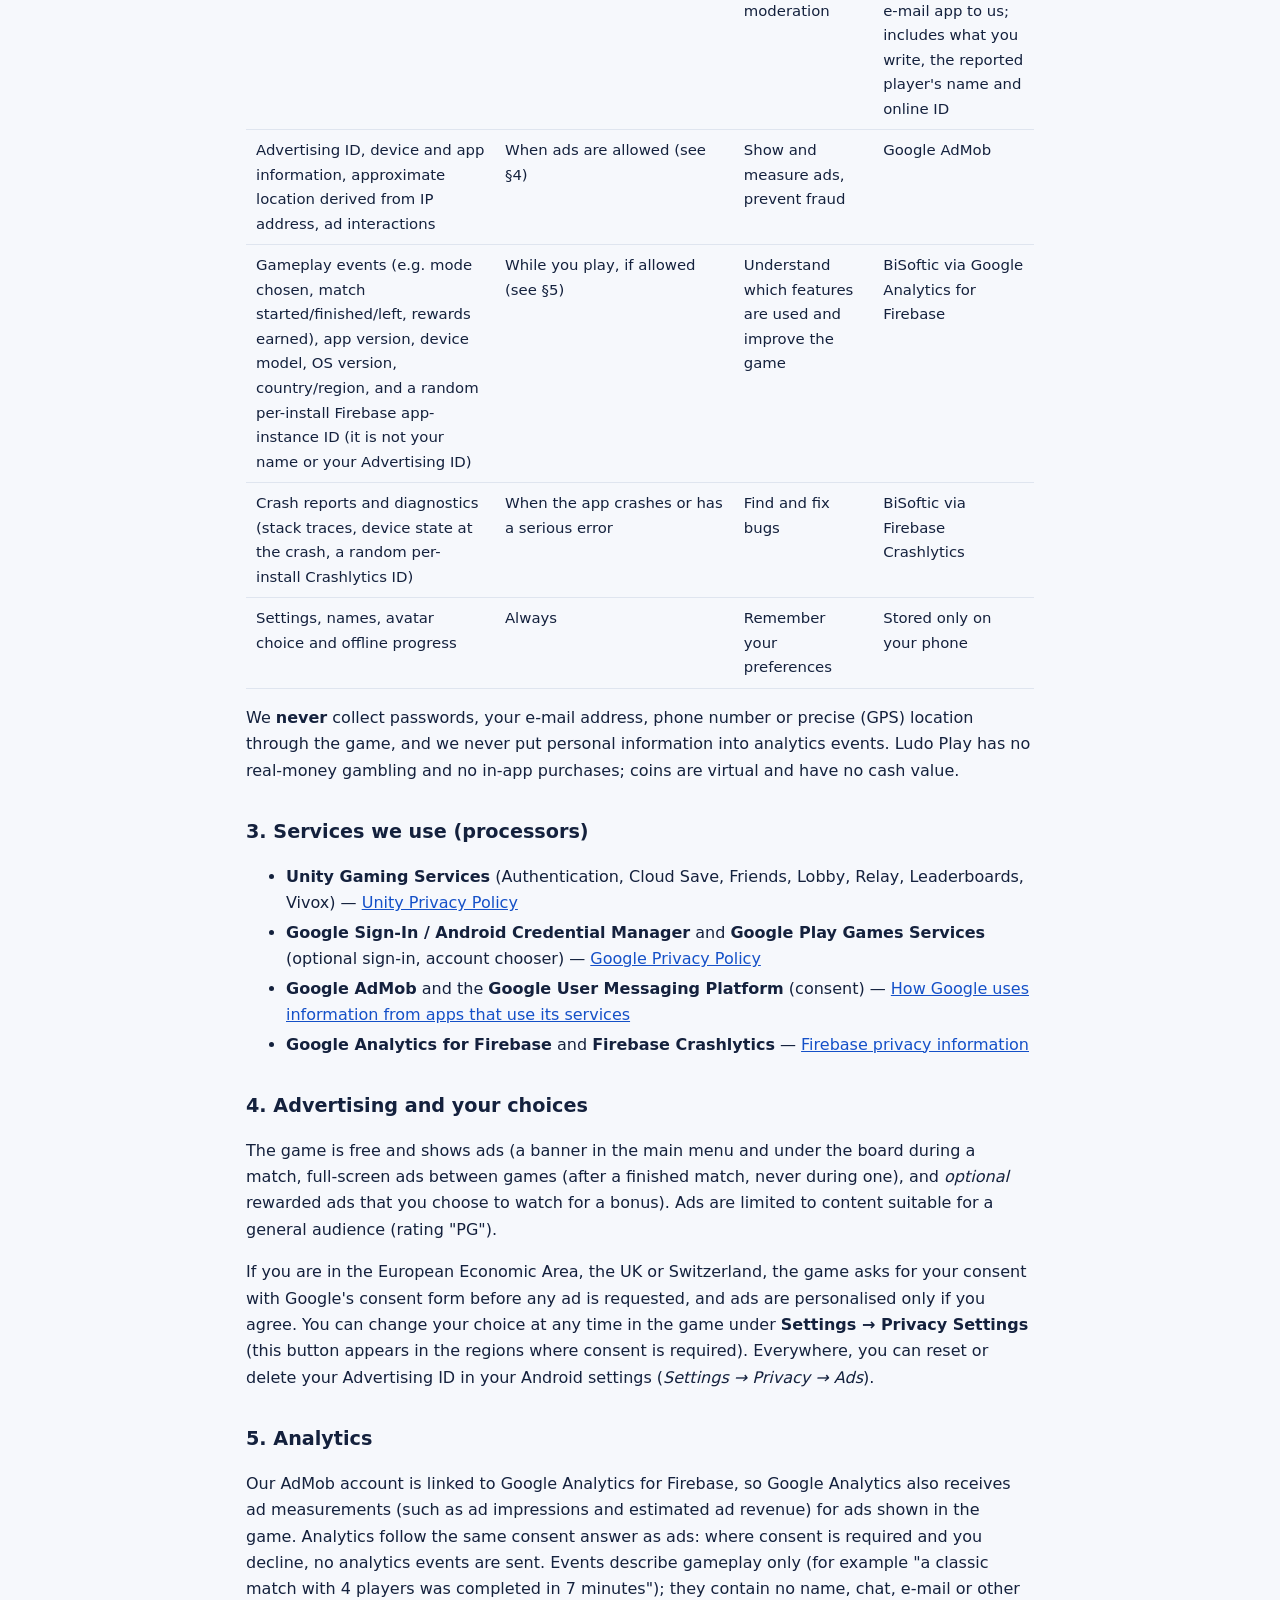
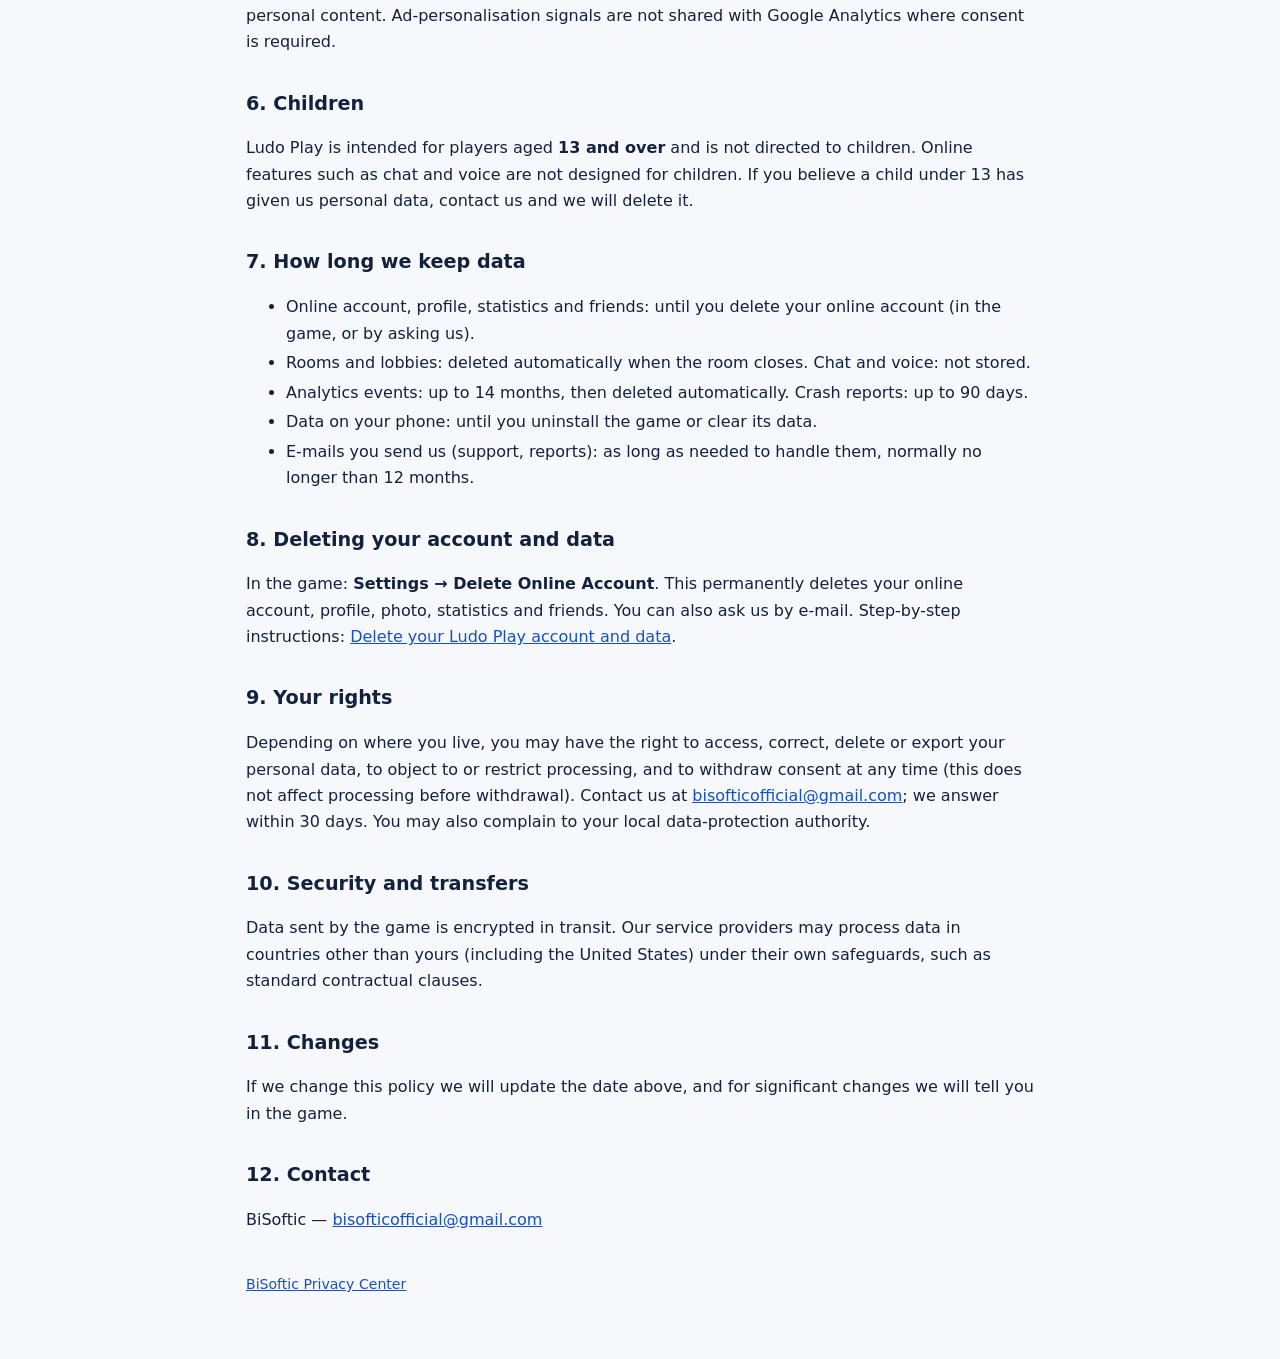
==== commit d0f6e7f7: "Ludo Play privacy: Google account chooser, ads between games, AdMob-Firebase link; Facebook removed " ====
--- a/ludoplay/privacy.html
+++ b/ludoplay/privacy.html
@@ -1,17 +1,17 @@
 <!doctype html><html lang="en"><head><meta charset="utf-8"><meta name="viewport" content="width=device-width,initial-scale=1">
 <title>Ludo Play Privacy Policy</title><meta name="description" content="Privacy policy for the Ludo Play Android game by BiSoftic.">
 <link rel="stylesheet" href="../assets/style.css"></head><body><main>
-<header class="brand"><img src="icon.png" alt="Ludo Play icon"><div><h1>Ludo Play — Privacy Policy</h1><span class="muted">Last updated: 19 November 2026</span></div></header>
+<header class="brand"><img src="icon.png" alt="Ludo Play icon"><div><h1>Ludo Play — Privacy Policy</h1><span class="muted">Last updated: 21 November 2026</span></div></header>
 
-<div class="card"><strong>In short:</strong> You can play Ludo Play offline without an account. Online play uses a game account (a guest account, or Google or Facebook sign-in where your version offers it) run on Unity Gaming Services. The game shows ads from Google AdMob and uses Google Analytics for Firebase and Firebase Crashlytics to understand how the game is played and to fix crashes. We do not sell your personal data. You can delete your online account and its data at any time from inside the game.</div>
+<div class="card"><strong>In short:</strong> You can play Ludo Play offline without an account. Online play uses a game account (a guest account, or Google sign-in) run on Unity Gaming Services. The game shows ads from Google AdMob and uses Google Analytics for Firebase and Firebase Crashlytics to understand how the game is played and to fix crashes. We do not sell your personal data. You can delete your online account and its data at any time from inside the game.</div>
 
 <h2>1. Who we are</h2>
 <p>Ludo Play ("the game") is an Android game (<code>com.bisoftic.ludoplay</code>) published by <strong>BiSoftic</strong> ("we", "us"). Contact: <a href="mailto:bisofticofficial@gmail.com">bisofticofficial@gmail.com</a>.</p>
 
 <h2>2. Information the game processes</h2>
 <table><thead><tr><th>Data</th><th>When</th><th>Why</th><th>Who can see it</th></tr></thead><tbody>
-<tr><td>Player name, chosen avatar, optional profile photo (resized to 128×128), optional country you pick from a list</td><td>When you set them; the photo and name may be imported from Google or Facebook if you sign in with them</td><td>Show you to other players</td><td>Other players (rooms, friends, leaderboards); stored with Unity</td></tr>
-<tr><td>Game account ID (random ID created by Unity Authentication); link to your Google Play Games or Facebook account if you choose that sign-in (where offered)</td><td>When you first open online features</td><td>Keep your online profile, friends and progress</td><td>Unity (our service provider); Google/Meta for their sign-in</td></tr>
+<tr><td>Player name, chosen avatar, optional profile photo (resized to 128×128), optional country you pick from a list</td><td>When you set them; when you sign in with Google, the game shows Google's own account chooser (a list of the Google accounts on your phone) and takes only the name and the profile picture of the account you pick; you can change the name afterwards, and the game asks you which player name you want to use. Your Google e-mail address is not read or stored</td><td>Show you to other players</td><td>Other players (rooms, friends, leaderboards); stored with Unity</td></tr>
+<tr><td>Game account ID (random ID created by Unity Authentication); link to your Google Play Games account if you choose Google sign-in</td><td>When you first open online features</td><td>Keep your online profile, friends and progress</td><td>Unity (our service provider); Google/Meta for their sign-in</td></tr>
 <tr><td>Game statistics: rating, wins, streaks, level/XP, Weekly Cup points, coins, chest and daily-reward state, dice collection</td><td>Online play</td><td>Progress, leaderboards, rewards</td><td>You; rating/points are public on leaderboards</td></tr>
 <tr><td>Friends list, friend requests, online status, room invitations</td><td>When you use Friends</td><td>Social features</td><td>The players involved</td></tr>
 <tr><td>Text chat and quick-chat messages</td><td>In online rooms and matches</td><td>Talk to other players</td><td>Players in the same room. Sent live through Unity Relay; <strong>we do not store chat on any server</strong></td></tr>
@@ -27,18 +27,17 @@
 <h2>3. Services we use (processors)</h2>
 <ul>
 <li><strong>Unity Gaming Services</strong> (Authentication, Cloud Save, Friends, Lobby, Relay, Leaderboards, Vivox) — <a href="https://unity.com/legal/privacy-policy">Unity Privacy Policy</a></li>
-<li><strong>Google Play Games Services</strong> (optional sign-in) — <a href="https://policies.google.com/privacy">Google Privacy Policy</a></li>
-<li><strong>Facebook Login</strong> (optional sign-in, Meta Platforms) — <a href="https://www.facebook.com/privacy/policy/">Meta Privacy Policy</a></li>
+<li><strong>Google Sign-In / Android Credential Manager</strong> and <strong>Google Play Games Services</strong> (optional sign-in, account chooser) — <a href="https://policies.google.com/privacy">Google Privacy Policy</a></li>
 <li><strong>Google AdMob</strong> and the <strong>Google User Messaging Platform</strong> (consent) — <a href="https://policies.google.com/technologies/partner-sites">How Google uses information from apps that use its services</a></li>
 <li><strong>Google Analytics for Firebase</strong> and <strong>Firebase Crashlytics</strong> — <a href="https://firebase.google.com/support/privacy">Firebase privacy information</a></li>
 </ul>
 
 <h2>4. Advertising and your choices</h2>
-<p>The game is free and shows ads (a banner in the main menu and under the board during a match, occasional full-screen ads between games, and <em>optional</em> rewarded ads that you choose to watch for a bonus). Ads are limited to content suitable for a general audience (rating "PG").</p>
+<p>The game is free and shows ads (a banner in the main menu and under the board during a match, full-screen ads between games (after a finished match, never during one), and <em>optional</em> rewarded ads that you choose to watch for a bonus). Ads are limited to content suitable for a general audience (rating "PG").</p>
 <p>If you are in the European Economic Area, the UK or Switzerland, the game asks for your consent with Google's consent form before any ad is requested, and ads are personalised only if you agree. You can change your choice at any time in the game under <strong>Settings → Privacy Settings</strong> (this button appears in the regions where consent is required). Everywhere, you can reset or delete your Advertising ID in your Android settings (<em>Settings → Privacy → Ads</em>).</p>
 
 <h2>5. Analytics</h2>
-<p>Analytics follow the same consent answer as ads: where consent is required and you decline, no analytics events are sent. Events describe gameplay only (for example "a classic match with 4 players was completed in 7 minutes"); they contain no name, chat, e-mail or other personal content. Ad-personalisation signals are not shared with Google Analytics where consent is required.</p>
+<p>Our AdMob account is linked to Google Analytics for Firebase, so Google Analytics also receives ad measurements (such as ad impressions and estimated ad revenue) for ads shown in the game. Analytics follow the same consent answer as ads: where consent is required and you decline, no analytics events are sent. Events describe gameplay only (for example "a classic match with 4 players was completed in 7 minutes"); they contain no name, chat, e-mail or other personal content. Ad-personalisation signals are not shared with Google Analytics where consent is required.</p>
 
 <h2>6. Children</h2>
 <p>Ludo Play is intended for players aged <strong>13 and over</strong> and is not directed to children. Online features such as chat and voice are not designed for children. If you believe a child under 13 has given us personal data, contact us and we will delete it.</p>
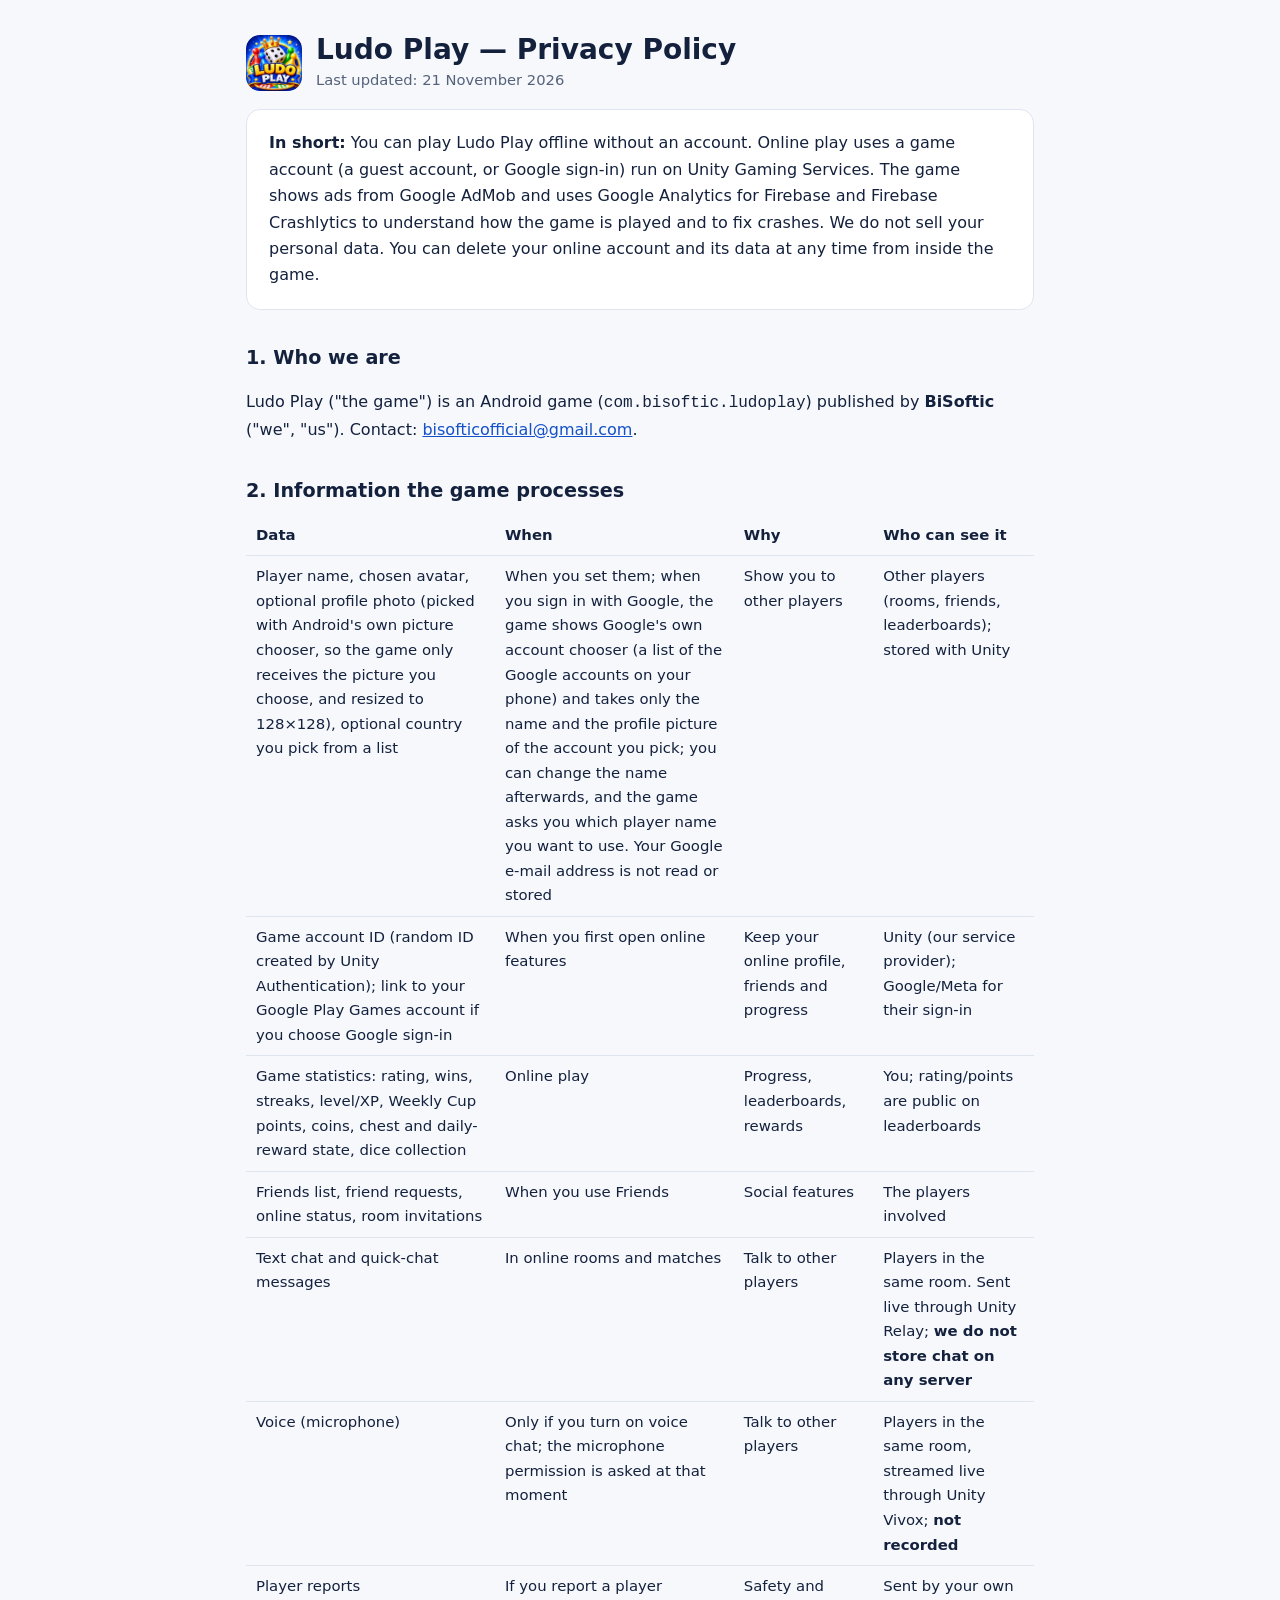
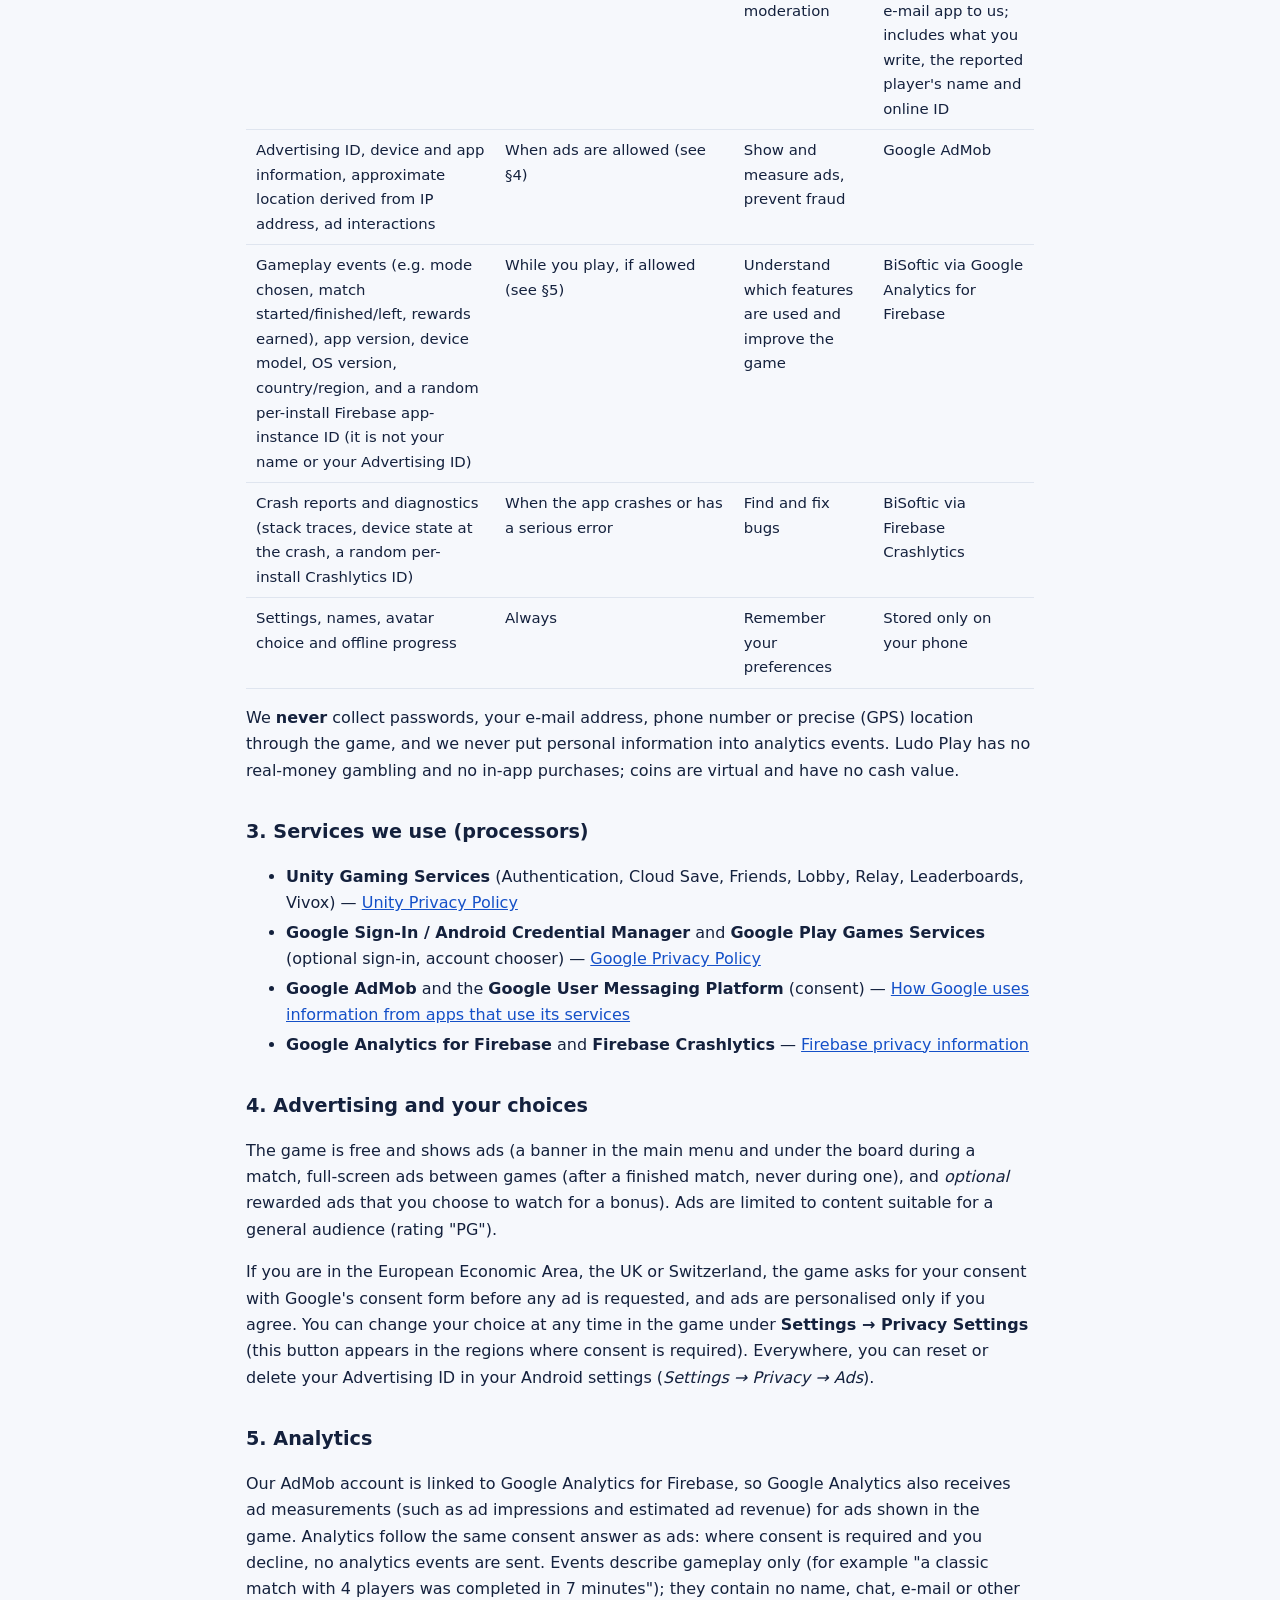
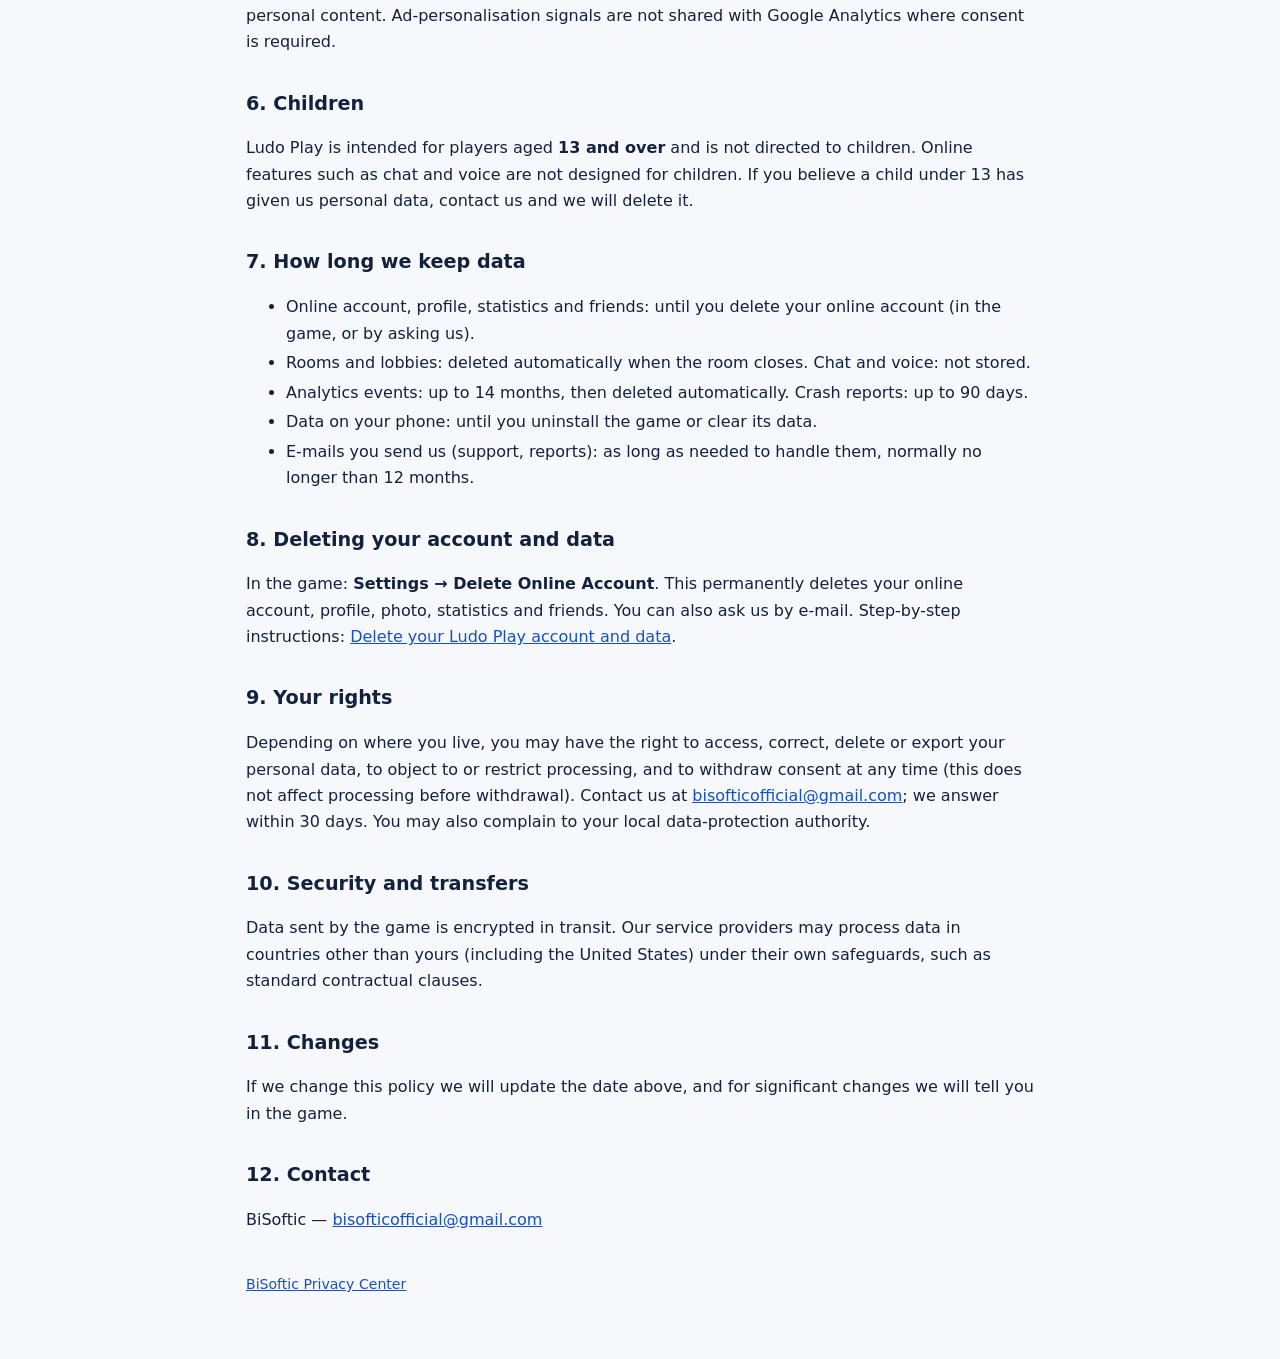
==== commit 7b045e1d: "Ludo Play pages: photo picker, Google data deleted, Google account note, dates" ====
--- a/ludoplay/privacy.html
+++ b/ludoplay/privacy.html
@@ -10,7 +10,7 @@
 
 <h2>2. Information the game processes</h2>
 <table><thead><tr><th>Data</th><th>When</th><th>Why</th><th>Who can see it</th></tr></thead><tbody>
-<tr><td>Player name, chosen avatar, optional profile photo (resized to 128×128), optional country you pick from a list</td><td>When you set them; when you sign in with Google, the game shows Google's own account chooser (a list of the Google accounts on your phone) and takes only the name and the profile picture of the account you pick; you can change the name afterwards, and the game asks you which player name you want to use. Your Google e-mail address is not read or stored</td><td>Show you to other players</td><td>Other players (rooms, friends, leaderboards); stored with Unity</td></tr>
+<tr><td>Player name, chosen avatar, optional profile photo (picked with Android's own picture chooser, so the game only receives the picture you choose, and resized to 128×128), optional country you pick from a list</td><td>When you set them; when you sign in with Google, the game shows Google's own account chooser (a list of the Google accounts on your phone) and takes only the name and the profile picture of the account you pick; you can change the name afterwards, and the game asks you which player name you want to use. Your Google e-mail address is not read or stored</td><td>Show you to other players</td><td>Other players (rooms, friends, leaderboards); stored with Unity</td></tr>
 <tr><td>Game account ID (random ID created by Unity Authentication); link to your Google Play Games account if you choose Google sign-in</td><td>When you first open online features</td><td>Keep your online profile, friends and progress</td><td>Unity (our service provider); Google/Meta for their sign-in</td></tr>
 <tr><td>Game statistics: rating, wins, streaks, level/XP, Weekly Cup points, coins, chest and daily-reward state, dice collection</td><td>Online play</td><td>Progress, leaderboards, rewards</td><td>You; rating/points are public on leaderboards</td></tr>
 <tr><td>Friends list, friend requests, online status, room invitations</td><td>When you use Friends</td><td>Social features</td><td>The players involved</td></tr>
